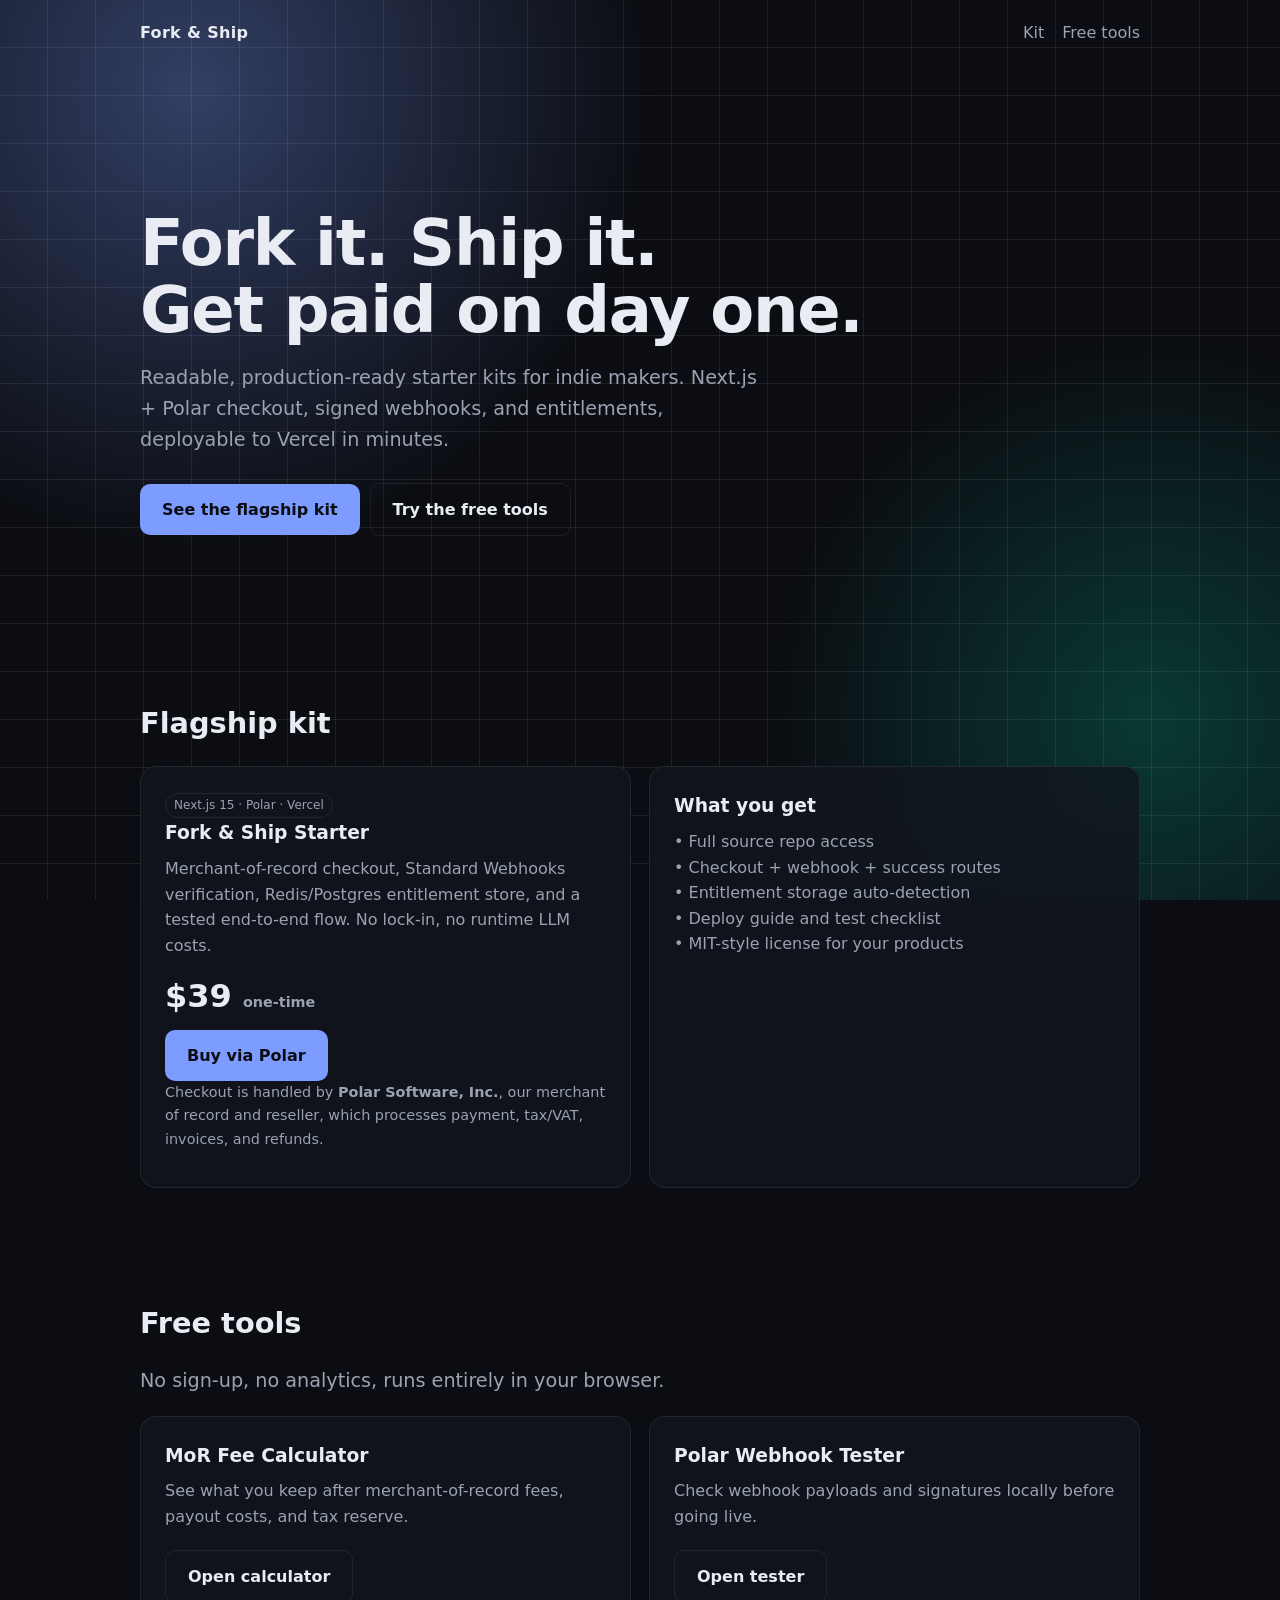
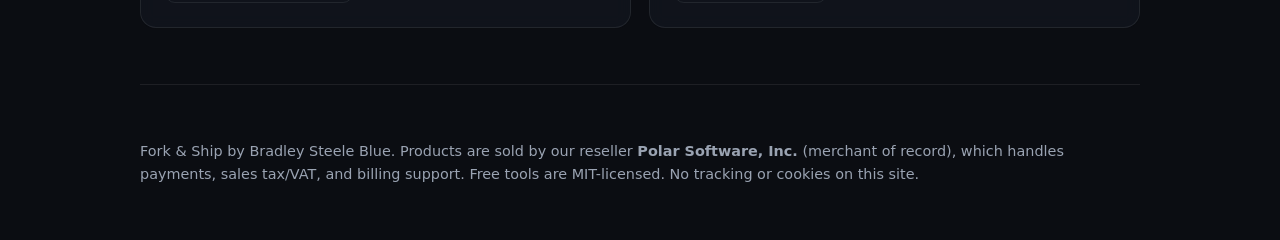
==== index.html @ 1c2e838f "Fork & Ship landing site + free tools" ====
<!doctype html><html lang="en"><head><meta charset="utf-8"><meta name="viewport" content="width=device-width,initial-scale=1">
<title>Fork &amp; Ship — starter kits that take money on day one</title>
<meta name="description" content="Production-ready starter kits and templates for indie makers. Sold via Polar (merchant of record).">
<meta name="robots" content="noindex">
<style>
:root{--bg:#0b0d12;--fg:#e9ecf2;--mut:#9aa3b2;--acc:#7c9cff;--card:rgba(18,21,30,.82);--line:rgba(255,255,255,.08)}
*{box-sizing:border-box}html{scroll-behavior:smooth}
body{margin:0;font:16px/1.6 system-ui,-apple-system,Segoe UI,Roboto,sans-serif;color:var(--fg);background:var(--bg)}
.bg{position:fixed;inset:0;z-index:-1;background:
radial-gradient(60vmax 60vmax at 15% 10%,rgba(124,156,255,.35),transparent 60%),
radial-gradient(50vmax 50vmax at 90% 80%,rgba(0,214,170,.22),transparent 60%),
linear-gradient(transparent 0 calc(100% - 1px),var(--line) 0) 0 0/100% 48px,
linear-gradient(90deg,transparent 0 calc(100% - 1px),var(--line) 0) 0 0/48px 100%,var(--bg);
transform:translateZ(0);will-change:transform}
/* position:fixed layer (not background-attachment:fixed) works on iOS. Reduced motion: let it scroll with content */
@media (prefers-reduced-motion:reduce){html{scroll-behavior:auto}.bg{position:absolute;height:100%;min-height:100vh}body{position:relative}}
a{color:var(--acc)}a:focus-visible,.btn:focus-visible{outline:3px solid #fff;outline-offset:3px}
.wrap{max-width:1040px;margin:0 auto;padding:0 20px}
nav{display:flex;justify-content:space-between;align-items:center;padding:20px 0}nav b{letter-spacing:.02em}nav a{color:var(--mut);text-decoration:none;margin-left:18px}
.hero{padding:16vh 0 12vh}h1{font-size:clamp(2.2rem,6vw,4rem);line-height:1.05;margin:0 0 16px;letter-spacing:-.02em}
.lead{font-size:1.2rem;color:var(--mut);max-width:620px}
.btn{display:inline-block;padding:13px 22px;border-radius:10px;background:var(--acc);color:#0b0d12;font-weight:600;text-decoration:none;margin:8px 10px 0 0}
.btn.ghost{background:transparent;color:var(--fg);border:1px solid var(--line)}
section{padding:56px 0}h2{font-size:1.8rem;margin:0 0 20px}
.grid{display:grid;gap:18px;grid-template-columns:repeat(auto-fit,minmax(260px,1fr))}
.card{background:var(--card);border:1px solid var(--line);border-radius:16px;padding:24px;backdrop-filter:blur(8px);-webkit-backdrop-filter:blur(8px)}
.card h3{margin:0 0 8px}.card p{color:var(--mut);margin:0 0 12px}.price{font-size:2rem;font-weight:700}
.mor{font-size:.9rem;color:var(--mut)}footer{padding:40px 0;color:var(--mut);font-size:.9rem;border-top:1px solid var(--line)}
.tag{display:inline-block;font-size:.75rem;padding:2px 8px;border:1px solid var(--line);border-radius:99px;color:var(--mut)}
</style></head><body><div class="bg" aria-hidden="true"></div>
<div class="wrap"><nav aria-label="Main"><b>Fork &amp; Ship</b><div><a href="#kit">Kit</a><a href="#tools">Free tools</a></div></nav>
<main>
<header class="hero"><h1>Fork it. Ship it.<br>Get paid on day one.</h1>
<p class="lead">Readable, production-ready starter kits for indie makers. Next.js + Polar checkout, signed webhooks, and entitlements, deployable to Vercel in minutes.</p>
<a class="btn" href="#kit">See the flagship kit</a><a class="btn ghost" href="#tools">Try the free tools</a></header>
<section id="kit"><h2>Flagship kit</h2><div class="grid">
<div class="card"><span class="tag">Next.js 15 · Polar · Vercel</span><h3>Fork &amp; Ship Starter</h3>
<p>Merchant-of-record checkout, Standard Webhooks verification, Redis/Postgres entitlement store, and a tested end-to-end flow. No lock-in, no runtime LLM costs.</p>
<div class="price">$39 <small class="mor">one-time</small></div>
<a class="btn" id="buy" href="https://fork-and-ship-starter-preview.vercel.app/">Buy via Polar</a>
<p class="mor">Checkout is handled by <strong>Polar Software, Inc.</strong>, our merchant of record and reseller, which processes payment, tax/VAT, invoices, and refunds.</p></div>
<div class="card"><h3>What you get</h3><p>• Full source repo access<br>• Checkout + webhook + success routes<br>• Entitlement storage auto-detection<br>• Deploy guide and test checklist<br>• MIT-style license for your products</p></div>
</div></section>
<section id="tools"><h2>Free tools</h2><p class="lead">No sign-up, no analytics, runs entirely in your browser.</p><div class="grid">
<div class="card"><h3>MoR Fee Calculator</h3><p>See what you keep after merchant-of-record fees, payout costs, and tax reserve.</p><a class="btn ghost" href="tools/mor-fee-calculator/">Open calculator</a></div>
<div class="card"><h3>Polar Webhook Tester</h3><p>Check webhook payloads and signatures locally before going live.</p><a class="btn ghost" href="tools/polar-webhook-tester/">Open tester</a></div>
</div></section></main>
<footer><p>Fork &amp; Ship by Bradley Steele Blue. Products are sold by our reseller <strong>Polar Software, Inc.</strong> (merchant of record), which handles payments, sales tax/VAT, and billing support. Free tools are MIT-licensed. No tracking or cookies on this site.</p></footer></div>
</body></html>
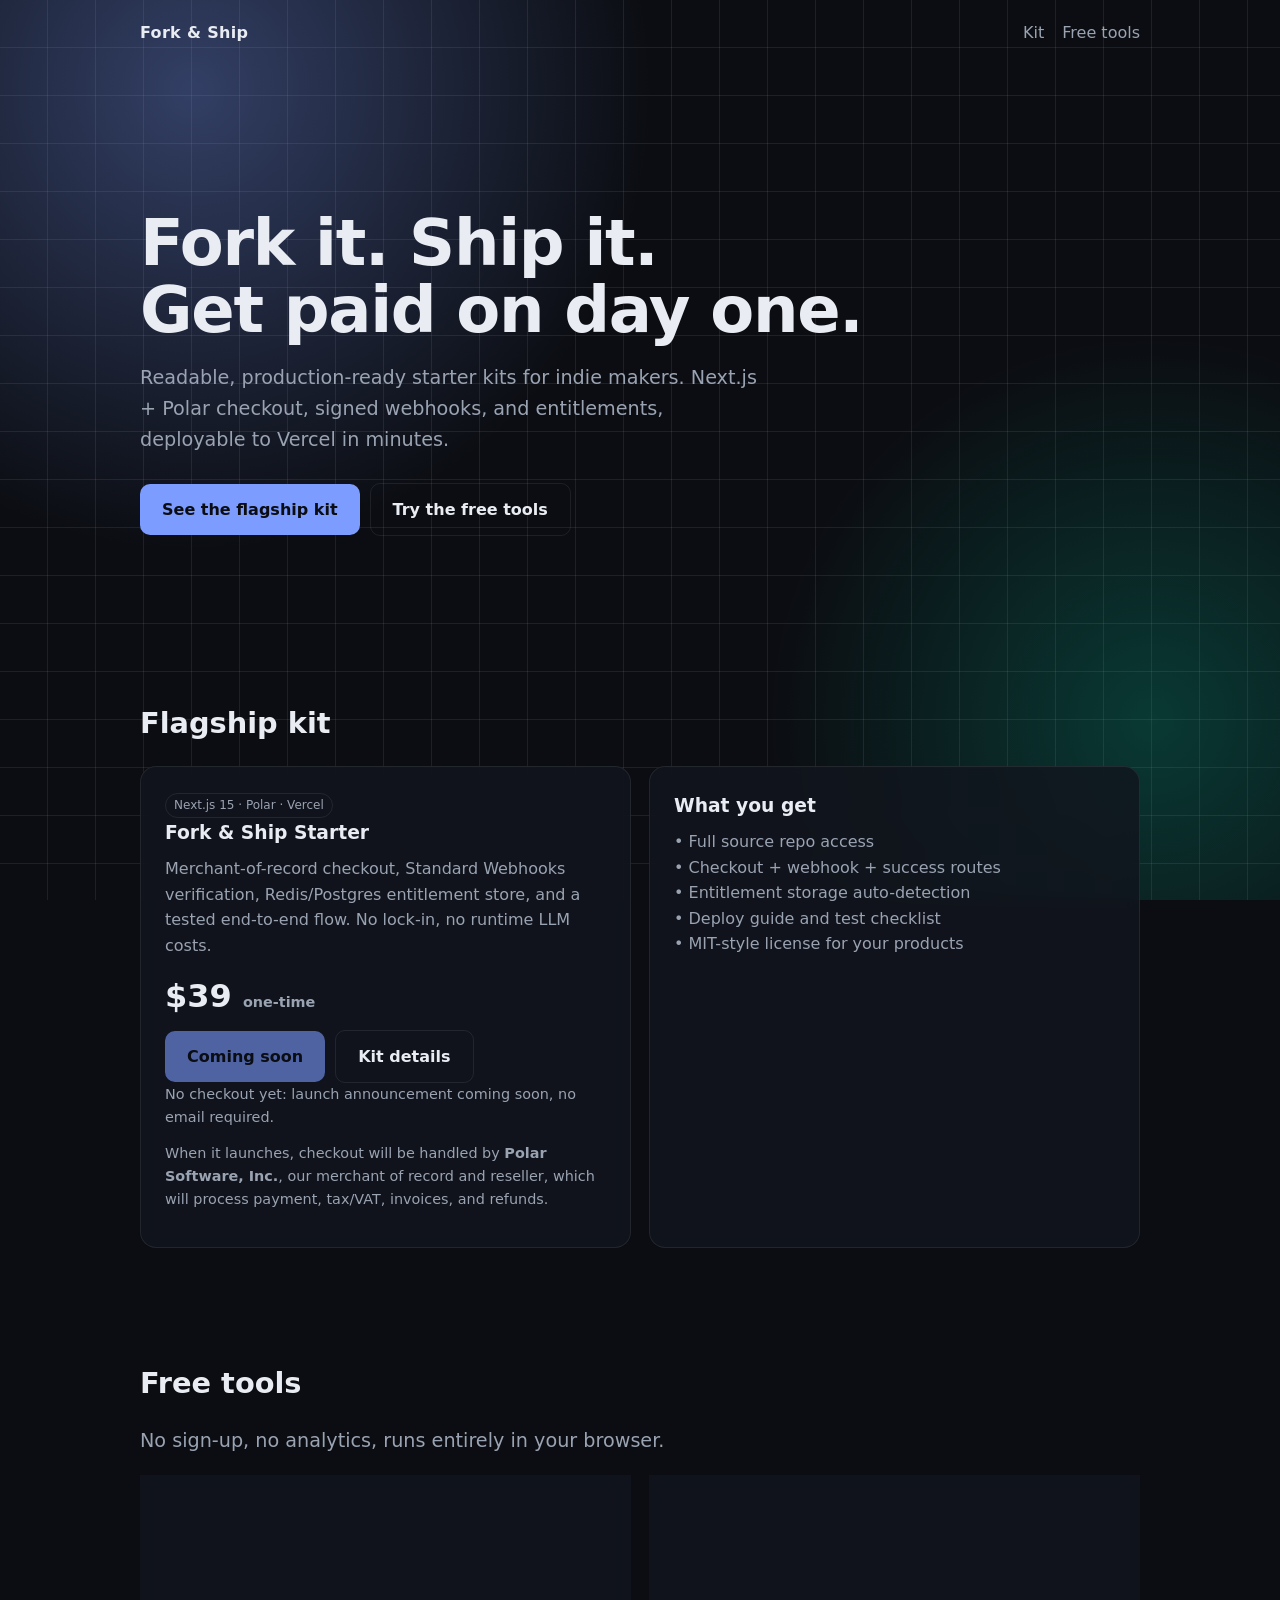
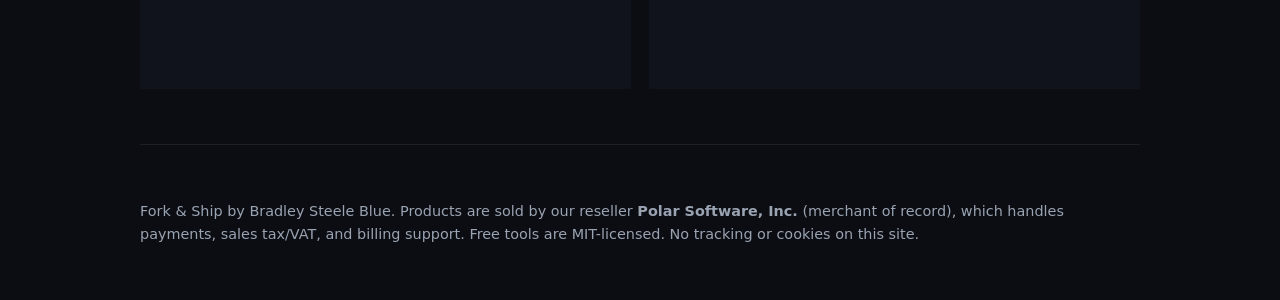
==== commit 853ffd57: "Kit: coming soon, no checkout" ====
--- a/index.html
+++ b/index.html
@@ -37,9 +37,9 @@
 <div class="card"><span class="tag">Next.js 15 · Polar · Vercel</span><h3>Fork &amp; Ship Starter</h3>
 <p>Merchant-of-record checkout, Standard Webhooks verification, Redis/Postgres entitlement store, and a tested end-to-end flow. No lock-in, no runtime LLM costs.</p>
 <div class="price">$39 <small class="mor">one-time</small></div>
-<a class="btn" id="buy" href="https://fork-and-ship-starter-preview.vercel.app/">Buy via Polar</a>
-<p class="mor">Checkout is handled by <strong>Polar Software, Inc.</strong>, our merchant of record and reseller, which processes payment, tax/VAT, invoices, and refunds.</p></div>
-<div class="card"><h3>What you get</h3><p>• Full source repo access<br>• Checkout + webhook + success routes<br>• Entitlement storage auto-detection<br>• Deploy guide and test checklist<br>• MIT-style license for your products</p></div>
+<span class="btn" id="buy" aria-disabled="true" style="opacity:.6;cursor:default">Coming soon</span><a class="btn ghost" href="#details">Kit details</a>
+<p class="mor">No checkout yet: launch announcement coming soon, no email required.</p><p class="mor">When it launches, checkout will be handled by <strong>Polar Software, Inc.</strong>, our merchant of record and reseller, which will process payment, tax/VAT, invoices, and refunds.</p></div>
+<div class="card" id="details"><h3>What you get</h3><p>• Full source repo access<br>• Checkout + webhook + success routes<br>• Entitlement storage auto-detection<br>• Deploy guide and test checklist<br>• MIT-style license for your products</p></div>
 </div></section>
 <section id="tools"><h2>Free tools</h2><p class="lead">No sign-up, no analytics, runs entirely in your browser.</p><div class="grid">
 <div class="card"><h3>MoR Fee Calculator</h3><p>See what you keep after merchant-of-record fees, payout costs, and tax reserve.</p><a class="btn ghost" href="tools/mor-fee-calculator/">Open calculator</a></div>
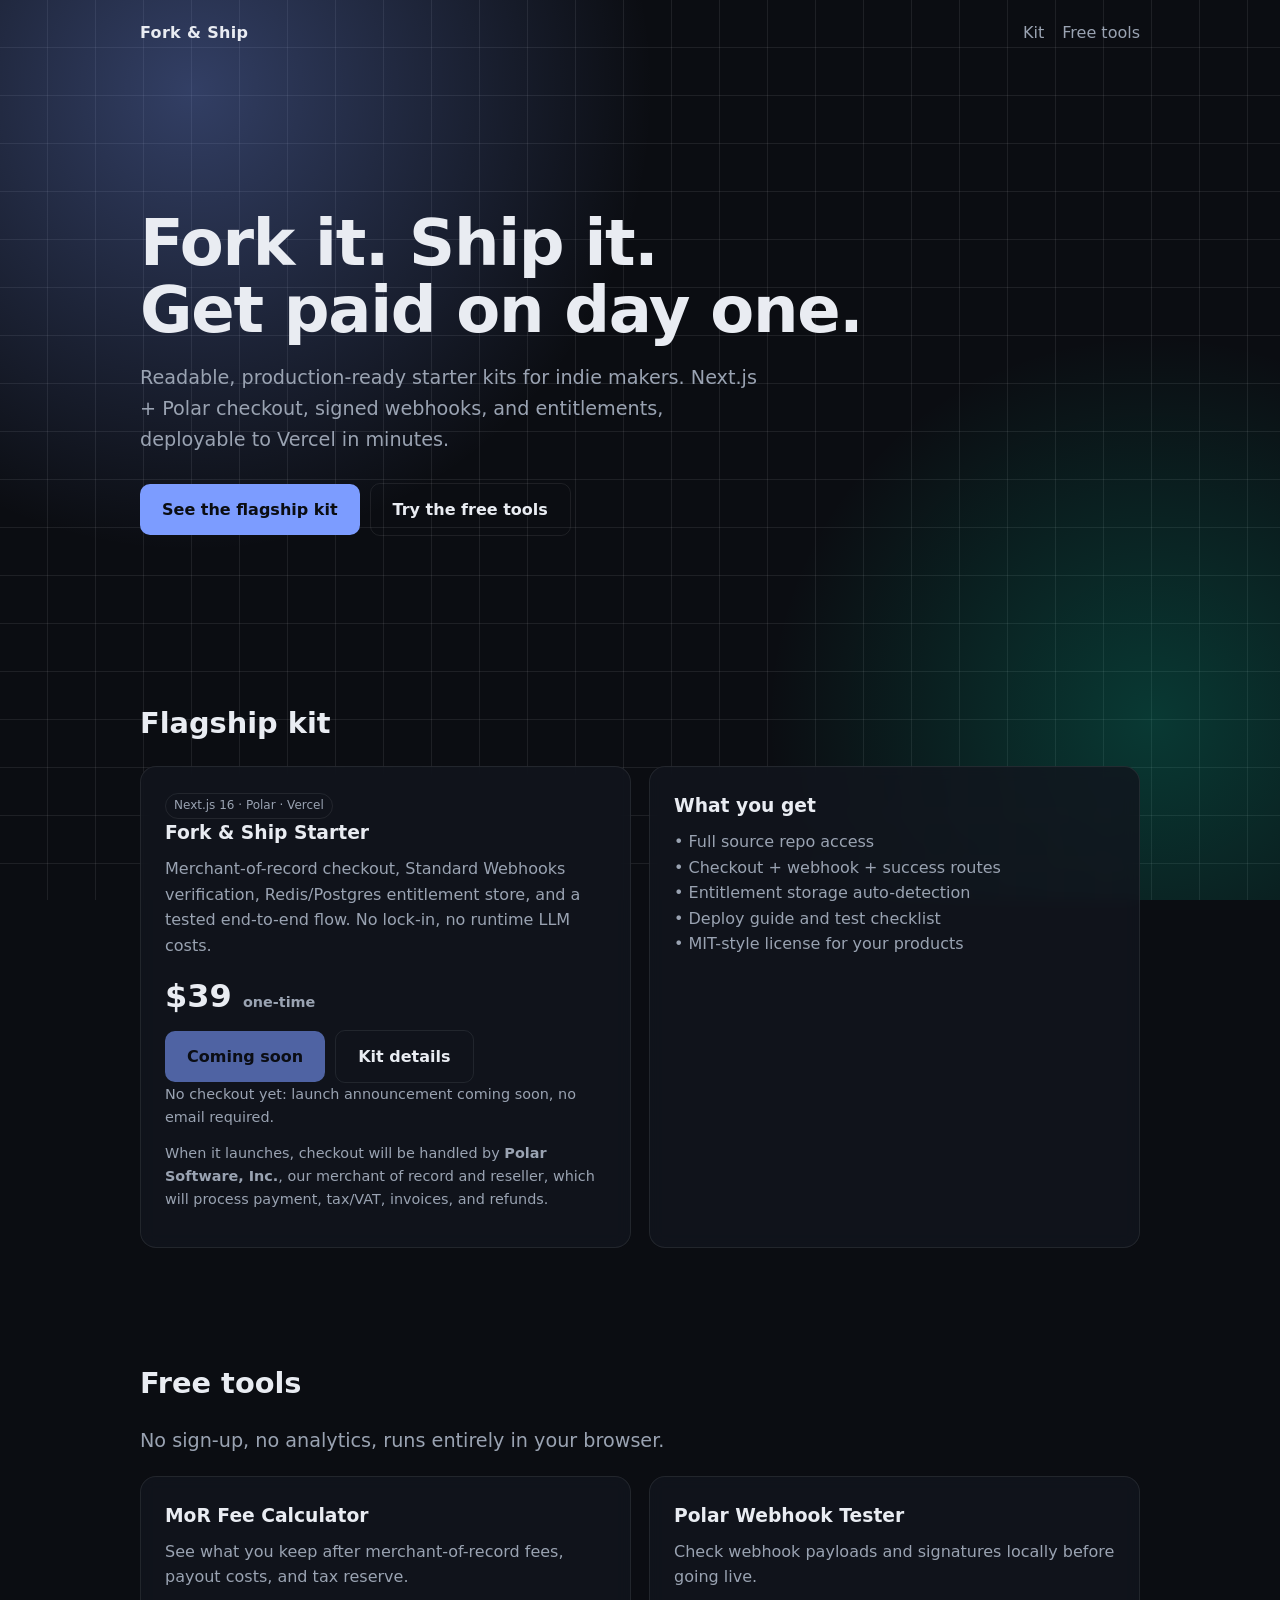
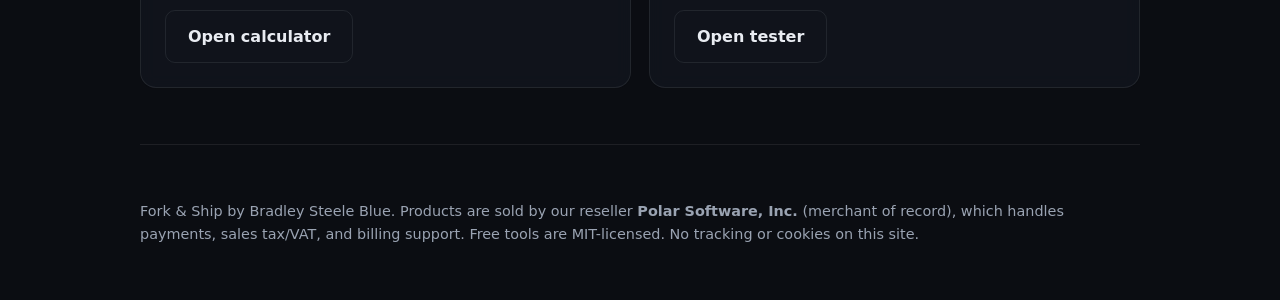
==== commit e81e7578: "Kit badge: Next.js 16" ====
--- a/index.html
+++ b/index.html
@@ -34,7 +34,7 @@
 <p class="lead">Readable, production-ready starter kits for indie makers. Next.js + Polar checkout, signed webhooks, and entitlements, deployable to Vercel in minutes.</p>
 <a class="btn" href="#kit">See the flagship kit</a><a class="btn ghost" href="#tools">Try the free tools</a></header>
 <section id="kit"><h2>Flagship kit</h2><div class="grid">
-<div class="card"><span class="tag">Next.js 15 · Polar · Vercel</span><h3>Fork &amp; Ship Starter</h3>
+<div class="card"><span class="tag">Next.js 16 · Polar · Vercel</span><h3>Fork &amp; Ship Starter</h3>
 <p>Merchant-of-record checkout, Standard Webhooks verification, Redis/Postgres entitlement store, and a tested end-to-end flow. No lock-in, no runtime LLM costs.</p>
 <div class="price">$39 <small class="mor">one-time</small></div>
 <span class="btn" id="buy" aria-disabled="true" style="opacity:.6;cursor:default">Coming soon</span><a class="btn ghost" href="#details">Kit details</a>
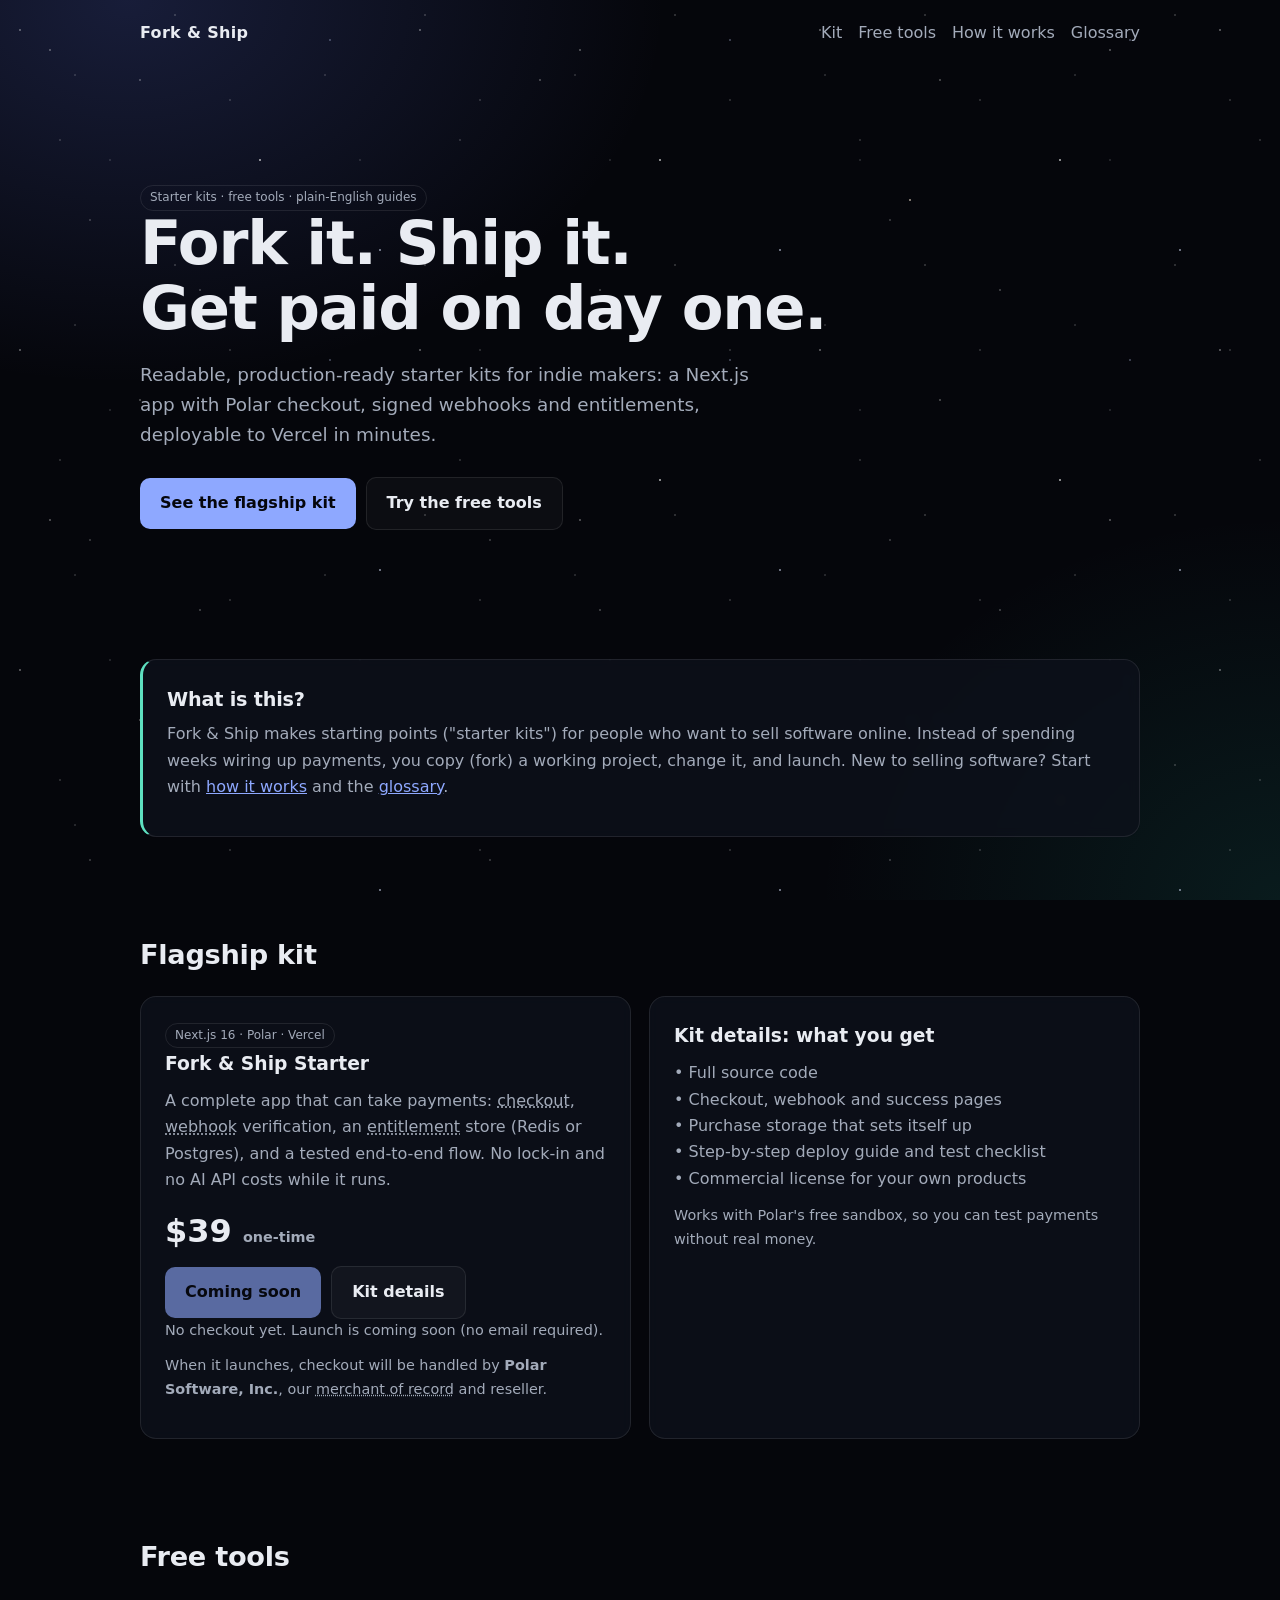
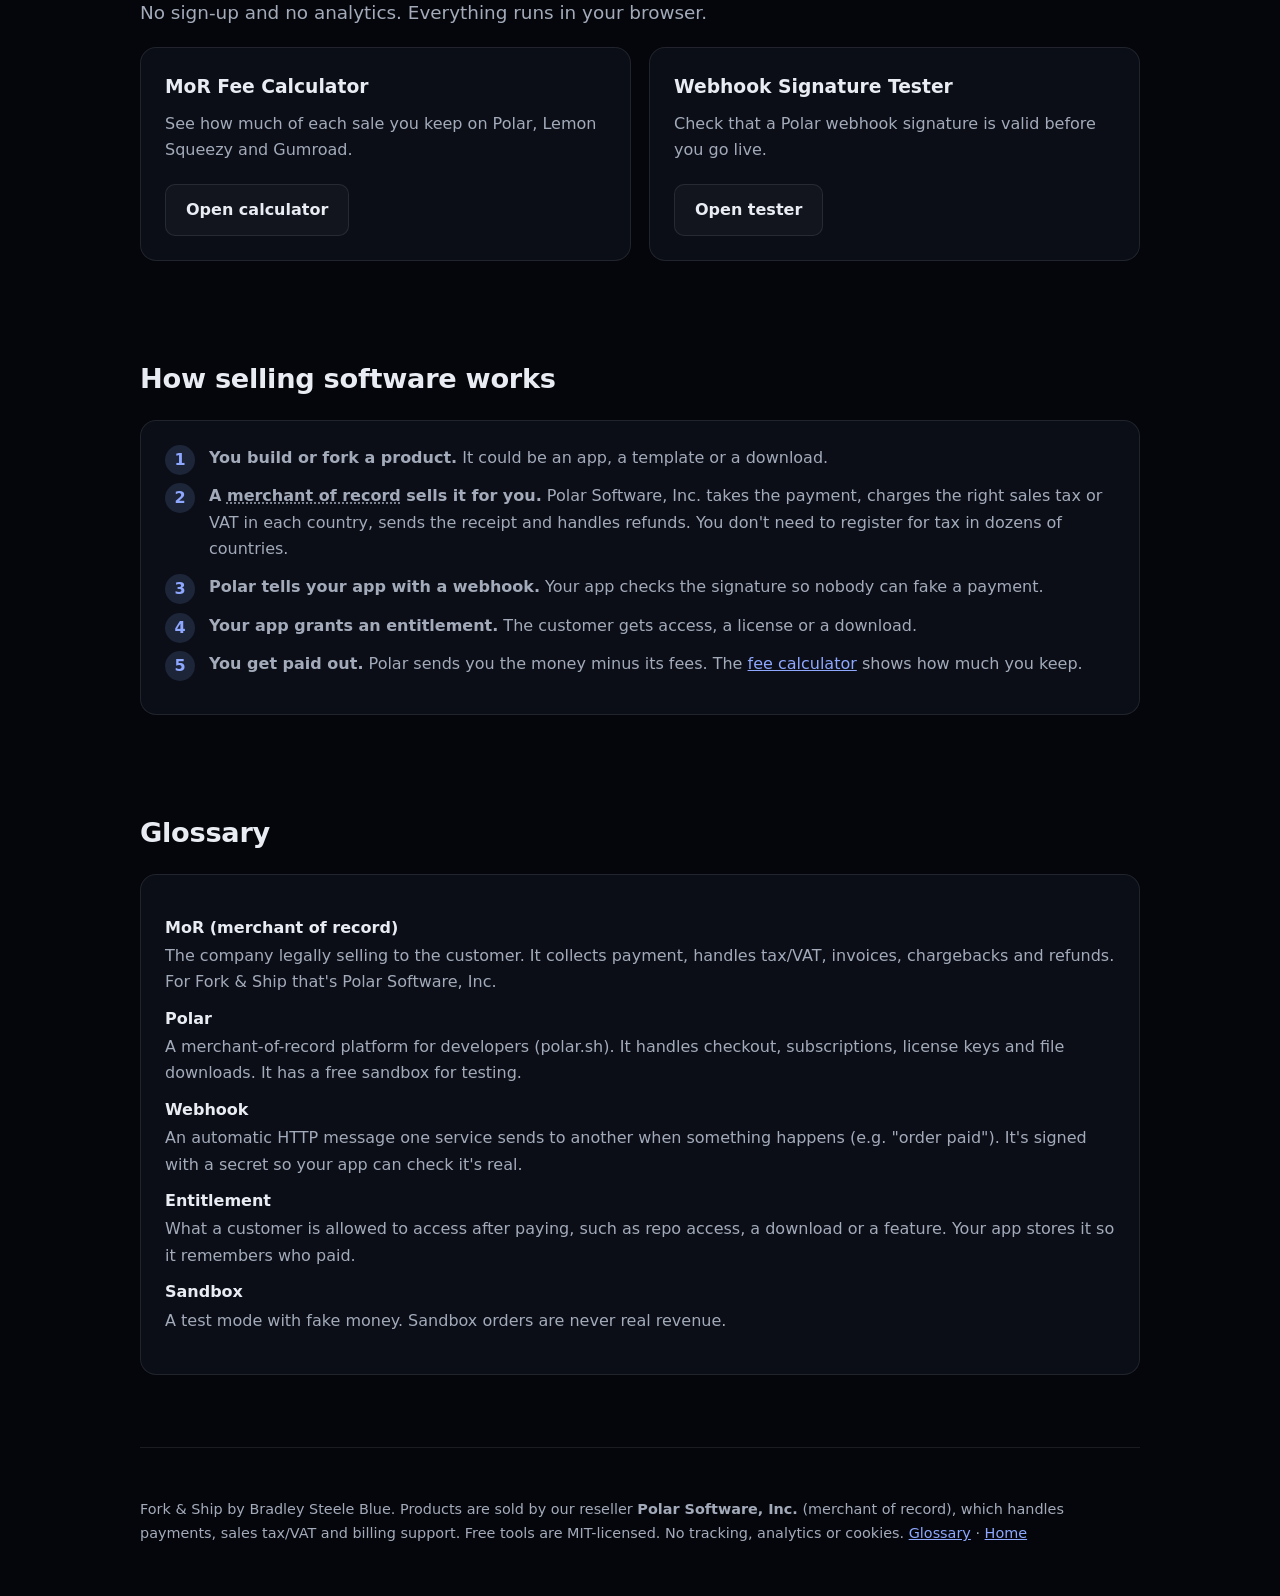
==== commit ee0bc7fd: "v2: starfield background, restyled tools, fixed kit links, beginner intro, how-it-works, glossary" ====
--- a/index.html
+++ b/index.html
@@ -1,49 +1,35 @@
-<!doctype html><html lang="en"><head><meta charset="utf-8"><meta name="viewport" content="width=device-width,initial-scale=1">
-<title>Fork &amp; Ship — starter kits that take money on day one</title>
-<meta name="description" content="Production-ready starter kits and templates for indie makers. Sold via Polar (merchant of record).">
-<meta name="robots" content="noindex">
-<style>
-:root{--bg:#0b0d12;--fg:#e9ecf2;--mut:#9aa3b2;--acc:#7c9cff;--card:rgba(18,21,30,.82);--line:rgba(255,255,255,.08)}
-*{box-sizing:border-box}html{scroll-behavior:smooth}
-body{margin:0;font:16px/1.6 system-ui,-apple-system,Segoe UI,Roboto,sans-serif;color:var(--fg);background:var(--bg)}
-.bg{position:fixed;inset:0;z-index:-1;background:
-radial-gradient(60vmax 60vmax at 15% 10%,rgba(124,156,255,.35),transparent 60%),
-radial-gradient(50vmax 50vmax at 90% 80%,rgba(0,214,170,.22),transparent 60%),
-linear-gradient(transparent 0 calc(100% - 1px),var(--line) 0) 0 0/100% 48px,
-linear-gradient(90deg,transparent 0 calc(100% - 1px),var(--line) 0) 0 0/48px 100%,var(--bg);
-transform:translateZ(0);will-change:transform}
-/* position:fixed layer (not background-attachment:fixed) works on iOS. Reduced motion: let it scroll with content */
-@media (prefers-reduced-motion:reduce){html{scroll-behavior:auto}.bg{position:absolute;height:100%;min-height:100vh}body{position:relative}}
-a{color:var(--acc)}a:focus-visible,.btn:focus-visible{outline:3px solid #fff;outline-offset:3px}
-.wrap{max-width:1040px;margin:0 auto;padding:0 20px}
-nav{display:flex;justify-content:space-between;align-items:center;padding:20px 0}nav b{letter-spacing:.02em}nav a{color:var(--mut);text-decoration:none;margin-left:18px}
-.hero{padding:16vh 0 12vh}h1{font-size:clamp(2.2rem,6vw,4rem);line-height:1.05;margin:0 0 16px;letter-spacing:-.02em}
-.lead{font-size:1.2rem;color:var(--mut);max-width:620px}
-.btn{display:inline-block;padding:13px 22px;border-radius:10px;background:var(--acc);color:#0b0d12;font-weight:600;text-decoration:none;margin:8px 10px 0 0}
-.btn.ghost{background:transparent;color:var(--fg);border:1px solid var(--line)}
-section{padding:56px 0}h2{font-size:1.8rem;margin:0 0 20px}
-.grid{display:grid;gap:18px;grid-template-columns:repeat(auto-fit,minmax(260px,1fr))}
-.card{background:var(--card);border:1px solid var(--line);border-radius:16px;padding:24px;backdrop-filter:blur(8px);-webkit-backdrop-filter:blur(8px)}
-.card h3{margin:0 0 8px}.card p{color:var(--mut);margin:0 0 12px}.price{font-size:2rem;font-weight:700}
-.mor{font-size:.9rem;color:var(--mut)}footer{padding:40px 0;color:var(--mut);font-size:.9rem;border-top:1px solid var(--line)}
-.tag{display:inline-block;font-size:.75rem;padding:2px 8px;border:1px solid var(--line);border-radius:99px;color:var(--mut)}
-</style></head><body><div class="bg" aria-hidden="true"></div>
-<div class="wrap"><nav aria-label="Main"><b>Fork &amp; Ship</b><div><a href="#kit">Kit</a><a href="#tools">Free tools</a></div></nav>
+<!doctype html><html lang="en"><head><meta charset="utf-8"><meta name="viewport" content="width=device-width,initial-scale=1"><title>Fork &amp; Ship: starter kits that take money on day one</title><meta name="description" content="Production-ready starter kits and free tools for indie makers. Sold via Polar Software, Inc. (merchant of record)."><link rel="stylesheet" href="/assets/style.css"></head><body><div class="bg" aria-hidden="true"></div><div class="wrap"><nav aria-label="Main"><a class="brand" href="/">Fork &amp; Ship</a><div class="links"><a href="/#kit">Kit</a><a href="/#tools">Free tools</a><a href="/#how">How it works</a><a href="/#glossary">Glossary</a></div></nav>
 <main>
-<header class="hero"><h1>Fork it. Ship it.<br>Get paid on day one.</h1>
-<p class="lead">Readable, production-ready starter kits for indie makers. Next.js + Polar checkout, signed webhooks, and entitlements, deployable to Vercel in minutes.</p>
+<header class="hero"><span class="tag">Starter kits · free tools · plain-English guides</span><h1>Fork it. Ship it.<br>Get paid on day one.</h1>
+<p class="lead">Readable, production-ready starter kits for indie makers: a Next.js app with Polar checkout, signed webhooks and entitlements, deployable to Vercel in minutes.</p>
 <a class="btn" href="#kit">See the flagship kit</a><a class="btn ghost" href="#tools">Try the free tools</a></header>
-<section id="kit"><h2>Flagship kit</h2><div class="grid">
+<section aria-labelledby="what"><div class="card intro"><h2 id="what">What is this?</h2><p>Fork &amp; Ship makes starting points ("starter kits") for people who want to sell software online. Instead of spending weeks wiring up payments, you copy (fork) a working project, change it, and launch. New to selling software? Start with <a href="#how">how it works</a> and the <a href="#glossary">glossary</a>.</p></div></section>
+<section id="kit" aria-labelledby="kith"><h2 id="kith">Flagship kit</h2><div class="grid">
 <div class="card"><span class="tag">Next.js 16 · Polar · Vercel</span><h3>Fork &amp; Ship Starter</h3>
-<p>Merchant-of-record checkout, Standard Webhooks verification, Redis/Postgres entitlement store, and a tested end-to-end flow. No lock-in, no runtime LLM costs.</p>
-<div class="price">$39 <small class="mor">one-time</small></div>
-<span class="btn" id="buy" aria-disabled="true" style="opacity:.6;cursor:default">Coming soon</span><a class="btn ghost" href="#details">Kit details</a>
-<p class="mor">No checkout yet: launch announcement coming soon, no email required.</p><p class="mor">When it launches, checkout will be handled by <strong>Polar Software, Inc.</strong>, our merchant of record and reseller, which will process payment, tax/VAT, invoices, and refunds.</p></div>
-<div class="card" id="details"><h3>What you get</h3><p>• Full source repo access<br>• Checkout + webhook + success routes<br>• Entitlement storage auto-detection<br>• Deploy guide and test checklist<br>• MIT-style license for your products</p></div>
+<p>A complete app that can take payments: <span class="tip" title="The page where a customer pays.">checkout</span>, <abbr title="Messages Polar sends your app when something happens, like an order being paid.">webhook</abbr> verification, an <abbr title="A record of what each customer has paid for and can access.">entitlement</abbr> store (Redis or Postgres), and a tested end-to-end flow. No lock-in and no AI API costs while it runs.</p>
+<div class="price">$39 <small class="small">one-time</small></div>
+<span class="btn" aria-disabled="true">Coming soon</span><a class="btn ghost" href="#details">Kit details</a>
+<p class="small">No checkout yet. Launch is coming soon (no email required).</p>
+<p class="small">When it launches, checkout will be handled by <strong>Polar Software, Inc.</strong>, our <abbr title="Merchant of record: the company that legally sells to the customer and handles tax, VAT, invoices and refunds.">merchant of record</abbr> and reseller.</p></div>
+<div class="card" id="details"><h3>Kit details: what you get</h3><p>• Full source code<br>• Checkout, webhook and success pages<br>• Purchase storage that sets itself up<br>• Step-by-step deploy guide and test checklist<br>• Commercial license for your own products</p><p class="small">Works with Polar's free sandbox, so you can test payments without real money.</p></div>
 </div></section>
-<section id="tools"><h2>Free tools</h2><p class="lead">No sign-up, no analytics, runs entirely in your browser.</p><div class="grid">
-<div class="card"><h3>MoR Fee Calculator</h3><p>See what you keep after merchant-of-record fees, payout costs, and tax reserve.</p><a class="btn ghost" href="tools/mor-fee-calculator/">Open calculator</a></div>
-<div class="card"><h3>Polar Webhook Tester</h3><p>Check webhook payloads and signatures locally before going live.</p><a class="btn ghost" href="tools/polar-webhook-tester/">Open tester</a></div>
-</div></section></main>
-<footer><p>Fork &amp; Ship by Bradley Steele Blue. Products are sold by our reseller <strong>Polar Software, Inc.</strong> (merchant of record), which handles payments, sales tax/VAT, and billing support. Free tools are MIT-licensed. No tracking or cookies on this site.</p></footer></div>
-</body></html>
+<section id="tools" aria-labelledby="toolsh"><h2 id="toolsh">Free tools</h2><p class="lead">No sign-up and no analytics. Everything runs in your browser.</p><div class="grid">
+<div class="card"><h3>MoR Fee Calculator</h3><p>See how much of each sale you keep on Polar, Lemon Squeezy and Gumroad.</p><a class="btn ghost" href="/tools/mor-fee-calculator/">Open calculator</a></div>
+<div class="card"><h3>Webhook Signature Tester</h3><p>Check that a Polar webhook signature is valid before you go live.</p><a class="btn ghost" href="/tools/polar-webhook-tester/">Open tester</a></div>
+</div></section>
+<section id="how" aria-labelledby="howh"><h2 id="howh">How selling software works</h2><div class="card"><ol class="steps">
+<li><p><strong>You build or fork a product.</strong> It could be an app, a template or a download.</p></li>
+<li><p><strong>A <abbr title="Merchant of record: the company that legally sells to the customer and handles tax, VAT, invoices and refunds.">merchant of record</abbr> sells it for you.</strong> Polar Software, Inc. takes the payment, charges the right sales tax or VAT in each country, sends the receipt and handles refunds. You don't need to register for tax in dozens of countries.</p></li>
+<li><p><strong>Polar tells your app with a webhook.</strong> Your app checks the signature so nobody can fake a payment.</p></li>
+<li><p><strong>Your app grants an entitlement.</strong> The customer gets access, a license or a download.</p></li>
+<li><p><strong>You get paid out.</strong> Polar sends you the money minus its fees. The <a href="/tools/mor-fee-calculator/">fee calculator</a> shows how much you keep.</p></li>
+</ol></div></section>
+<section id="glossary" aria-labelledby="gh"><h2 id="gh">Glossary</h2><div class="card"><dl class="gloss">
+<dt id="g-mor">MoR (merchant of record)</dt><dd>The company legally selling to the customer. It collects payment, handles tax/VAT, invoices, chargebacks and refunds. For Fork &amp; Ship that's Polar Software, Inc.</dd>
+<dt id="g-polar">Polar</dt><dd>A merchant-of-record platform for developers (polar.sh). It handles checkout, subscriptions, license keys and file downloads. It has a free sandbox for testing.</dd>
+<dt id="g-webhook">Webhook</dt><dd>An automatic HTTP message one service sends to another when something happens (e.g. "order paid"). It's signed with a secret so your app can check it's real.</dd>
+<dt id="g-ent">Entitlement</dt><dd>What a customer is allowed to access after paying, such as repo access, a download or a feature. Your app stores it so it remembers who paid.</dd>
+<dt id="g-sandbox">Sandbox</dt><dd>A test mode with fake money. Sandbox orders are never real revenue.</dd>
+</dl></div></section>
+</main>
+<footer><p>Fork &amp; Ship by Bradley Steele Blue. Products are sold by our reseller <strong>Polar Software, Inc.</strong> (merchant of record), which handles payments, sales tax/VAT and billing support. Free tools are MIT-licensed. No tracking, analytics or cookies. <a href="/#glossary">Glossary</a> · <a href="/">Home</a></p></footer></div></body></html>
--- a/assets/style.css
+++ b/assets/style.css
@@ -0,0 +1,45 @@
+:root{--bg:#05060b;--fg:#e9ecf2;--mut:#a3abba;--acc:#8ea8ff;--acc2:#5ee0c0;--card:rgba(14,17,27,.78);--line:rgba(255,255,255,.09);--r:16px}
+*{box-sizing:border-box}html{scroll-behavior:smooth}
+body{margin:0;font:16px/1.65 ui-sans-serif,system-ui,-apple-system,"Segoe UI",Roboto,sans-serif;color:var(--fg);background:var(--bg)}
+/* Starfield: pure CSS, fixed layer (iOS-safe, unlike background-attachment:fixed) */
+.bg{position:fixed;inset:0;z-index:-1;pointer-events:none;background-color:var(--bg);
+background-image:
+radial-gradient(1px 1px at 20px 30px,#fff,transparent),radial-gradient(1px 1px at 140px 80px,rgba(255,255,255,.8),transparent),
+radial-gradient(1.5px 1.5px at 260px 160px,#fff,transparent),radial-gradient(1px 1px at 90px 220px,rgba(255,255,255,.6),transparent),
+radial-gradient(1px 1px at 330px 40px,rgba(200,215,255,.9),transparent),radial-gradient(1px 1px at 200px 290px,rgba(255,255,255,.7),transparent),
+radial-gradient(1px 1px at 60px 140px,rgba(255,255,255,.5),transparent),radial-gradient(1.5px 1.5px at 380px 250px,rgba(220,230,255,.9),transparent),
+radial-gradient(1px 1px at 75px 75px,rgba(255,255,255,.45),transparent),radial-gradient(1px 1px at 175px 15px,rgba(255,255,255,.55),transparent),
+radial-gradient(1px 1px at 110px 160px,rgba(255,255,255,.4),transparent),radial-gradient(1px 1px at 230px 100px,rgba(255,255,255,.5),transparent),
+radial-gradient(70vmax 50vmax at 10% 0%,rgba(90,110,220,.22),transparent 60%),radial-gradient(60vmax 50vmax at 100% 100%,rgba(40,180,160,.12),transparent 60%);
+background-size:400px 320px,400px 320px,400px 320px,400px 320px,400px 320px,400px 320px,400px 320px,400px 320px,250px 250px,250px 250px,250px 250px,250px 250px,100% 100%,100% 100%;
+transform:translateZ(0)}
+.bg::after{content:"";position:absolute;inset:0;background:radial-gradient(1px 1px at 50px 50px,rgba(255,255,255,.9),transparent) 0 0/530px 470px,radial-gradient(1.5px 1.5px at 300px 200px,rgba(255,240,220,.9),transparent) 0 0/610px 520px;animation:tw 6s ease-in-out infinite alternate}
+@keyframes tw{from{opacity:.35}to{opacity:1}}
+@media (prefers-reduced-motion:reduce){html{scroll-behavior:auto}.bg::after{animation:none}body{position:relative}.bg{position:absolute;min-height:100%}}
+a{color:var(--acc)}a:focus-visible,.btn:focus-visible,input:focus-visible,textarea:focus-visible,button:focus-visible{outline:3px solid #fff;outline-offset:2px}
+.wrap{max-width:1040px;margin:0 auto;padding:0 20px}.narrow{max-width:760px}
+nav{display:flex;flex-wrap:wrap;gap:8px;justify-content:space-between;align-items:center;padding:20px 0}nav .brand{font-weight:700;color:var(--fg);text-decoration:none;letter-spacing:.02em}
+nav .links a{color:var(--mut);text-decoration:none;margin-left:16px}nav .links a:hover{color:var(--fg)}
+.hero{padding:13vh 0 9vh}.hero.sm{padding:6vh 0 3vh}
+h1{font-size:clamp(2.1rem,6vw,3.8rem);line-height:1.07;margin:0 0 16px;letter-spacing:-.02em}.hero.sm h1{font-size:clamp(1.8rem,5vw,2.8rem)}
+.lead{font-size:1.15rem;color:var(--mut);max-width:640px}
+.btn{display:inline-block;padding:12px 20px;border-radius:10px;background:var(--acc);color:#05060b;font-weight:600;text-decoration:none;margin:8px 10px 0 0;border:0;font-size:1rem;cursor:pointer}
+.btn.ghost{background:rgba(255,255,255,.03);color:var(--fg);border:1px solid var(--line)}.btn[aria-disabled=true]{opacity:.6;cursor:default}
+section{padding:48px 0}h2{font-size:1.7rem;margin:0 0 18px;letter-spacing:-.01em}
+.grid{display:grid;gap:18px;grid-template-columns:repeat(auto-fit,minmax(250px,1fr))}
+.card{background:var(--card);border:1px solid var(--line);border-radius:var(--r);padding:24px;backdrop-filter:blur(6px);-webkit-backdrop-filter:blur(6px)}
+.card h3{margin:0 0 8px}.card p{color:var(--mut);margin:0 0 12px}.price{font-size:2rem;font-weight:700}
+.intro{border-left:3px solid var(--acc2)}.intro h2{font-size:1.2rem;margin-bottom:6px}
+.small{font-size:.9rem;color:var(--mut)}.tag{display:inline-block;font-size:.75rem;padding:2px 9px;border:1px solid var(--line);border-radius:99px;color:var(--mut)}
+.steps{counter-reset:s;list-style:none;padding:0;margin:0}.steps li{counter-increment:s;position:relative;padding-left:44px}
+.steps li::before{content:counter(s);position:absolute;left:0;top:0;width:30px;height:30px;border-radius:50%;background:rgba(142,168,255,.15);color:var(--acc);display:grid;place-items:center;font-weight:700}
+dl.gloss dt{font-weight:700;margin-top:6px}dl.gloss dd{margin:2px 0 10px;color:var(--mut)}
+abbr[title],.tip{text-decoration:underline dotted;cursor:help}
+label{display:block;font-size:.9rem;color:var(--mut);margin-bottom:6px}
+input,textarea{width:100%;background:rgba(0,0,0,.35);color:var(--fg);border:1px solid var(--line);border-radius:10px;padding:11px 12px;font:inherit;margin-bottom:14px}
+textarea,.mono{font-family:ui-monospace,SFMono-Regular,Menlo,monospace;font-size:.9rem}
+.fields{display:grid;gap:0 16px;grid-template-columns:repeat(auto-fit,minmax(160px,1fr))}
+table{border-collapse:collapse;width:100%}td,th{border-bottom:1px solid var(--line);padding:10px 8px;text-align:right}td:first-child,th:first-child{text-align:left}th{color:var(--mut);font-weight:600;font-size:.85rem}
+.tablewrap{overflow-x:auto}.best{color:var(--acc2);font-weight:600}
+.out{word-break:break-all;background:rgba(0,0,0,.35);border:1px solid var(--line);border-radius:10px;padding:12px;margin:8px 0}
+footer{padding:36px 0;color:var(--mut);font-size:.9rem;border-top:1px solid var(--line);margin-top:24px}
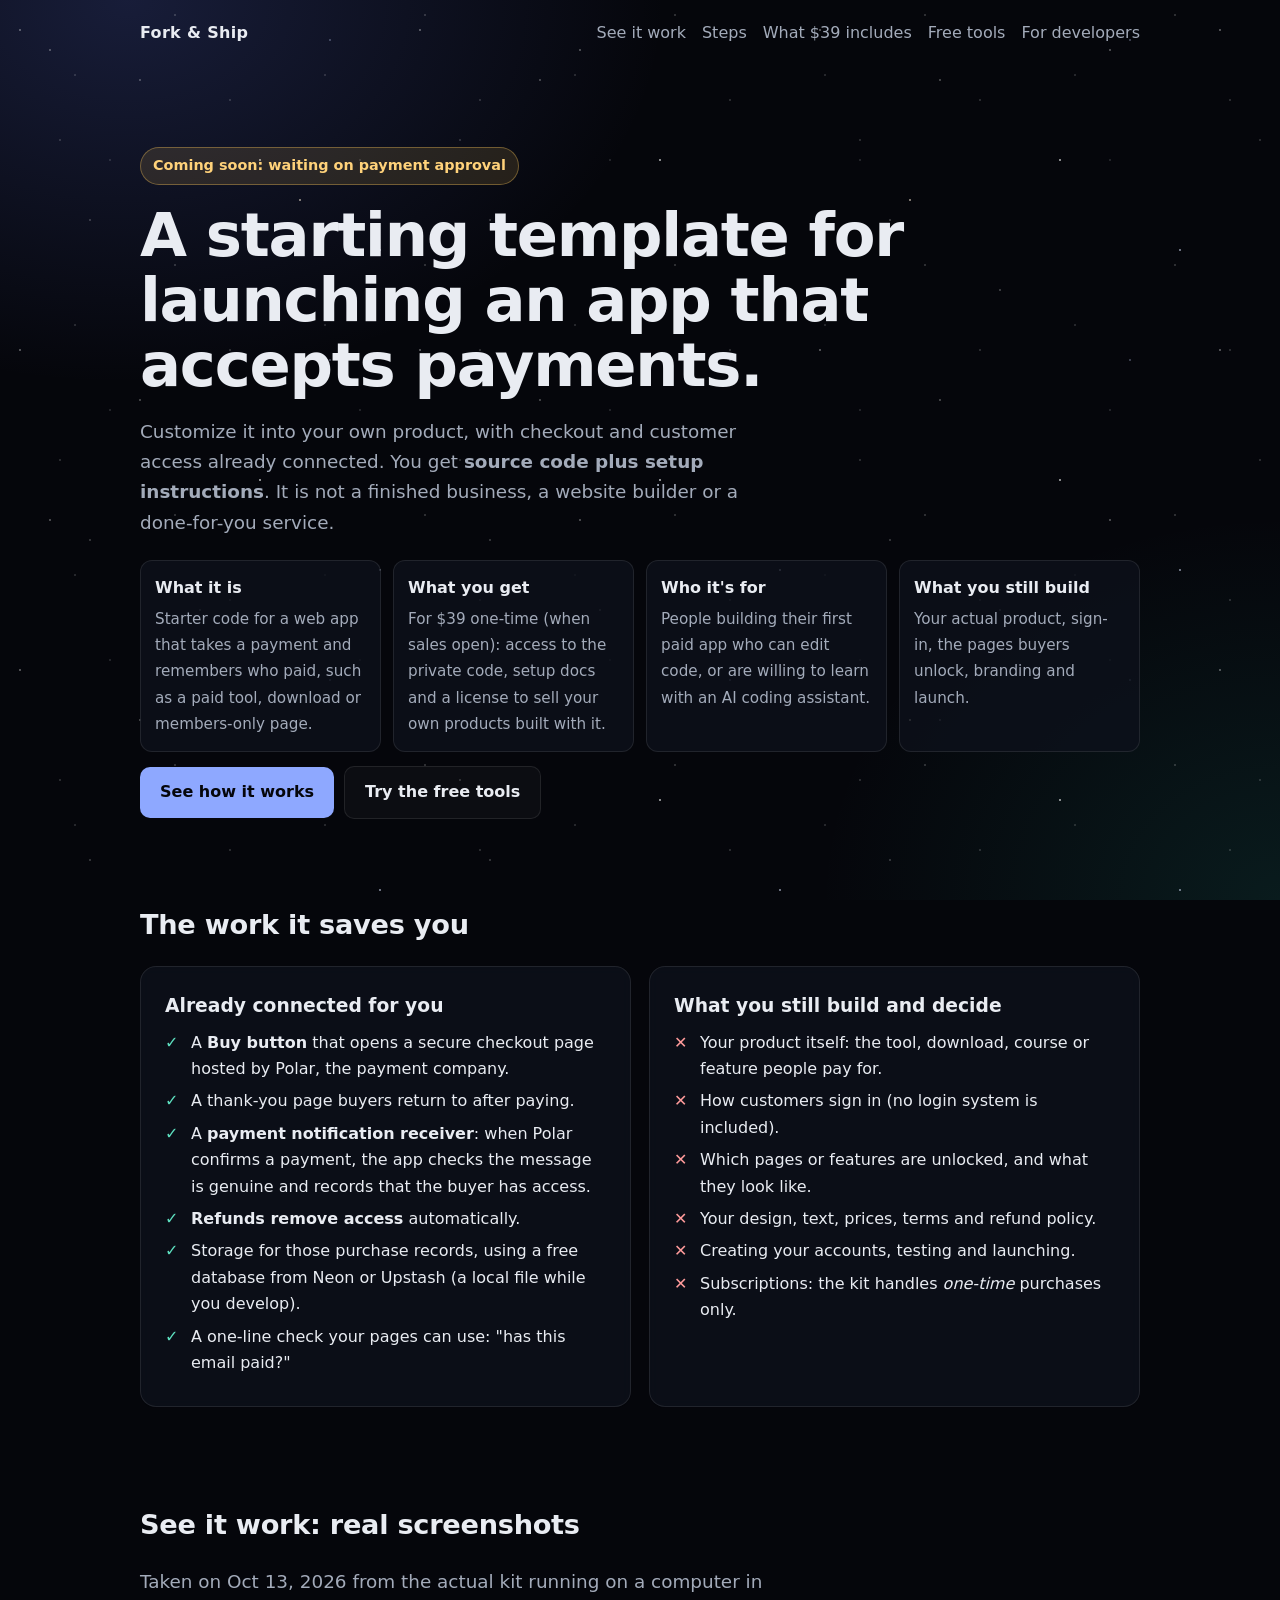
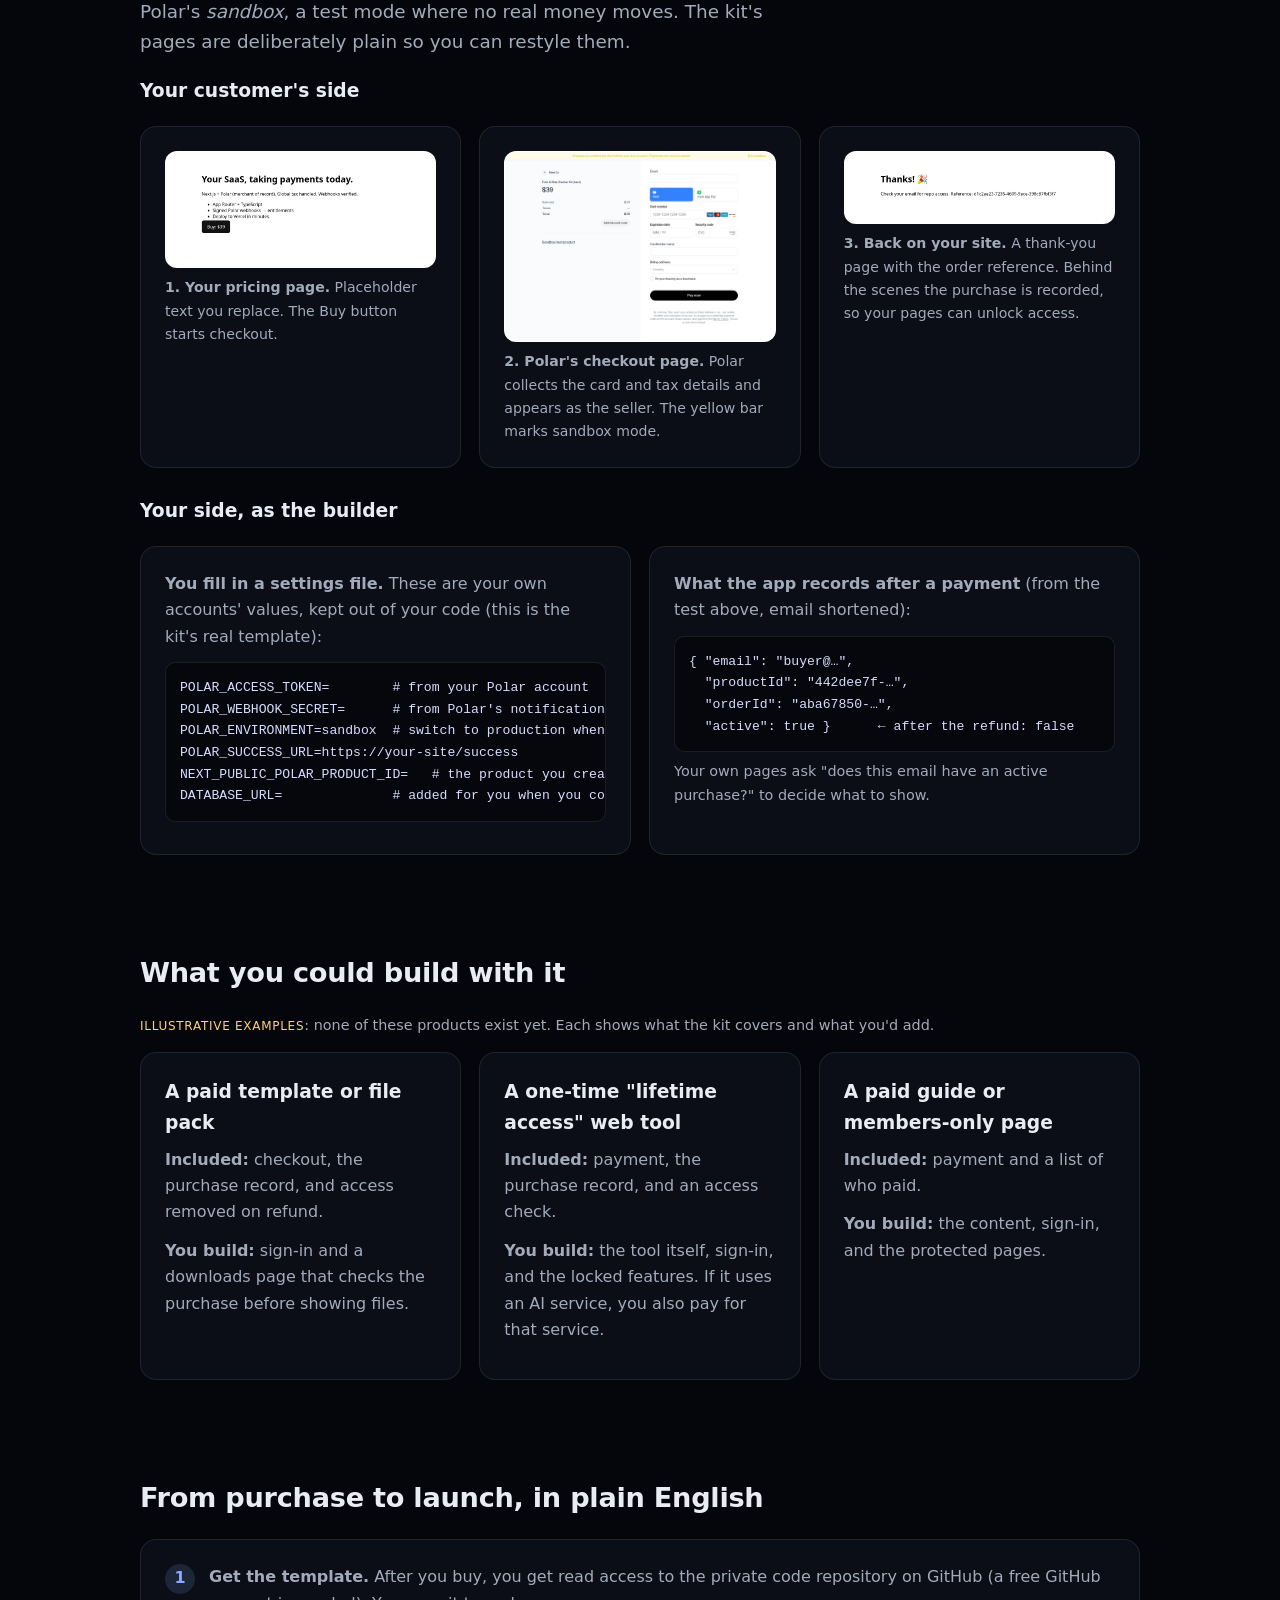
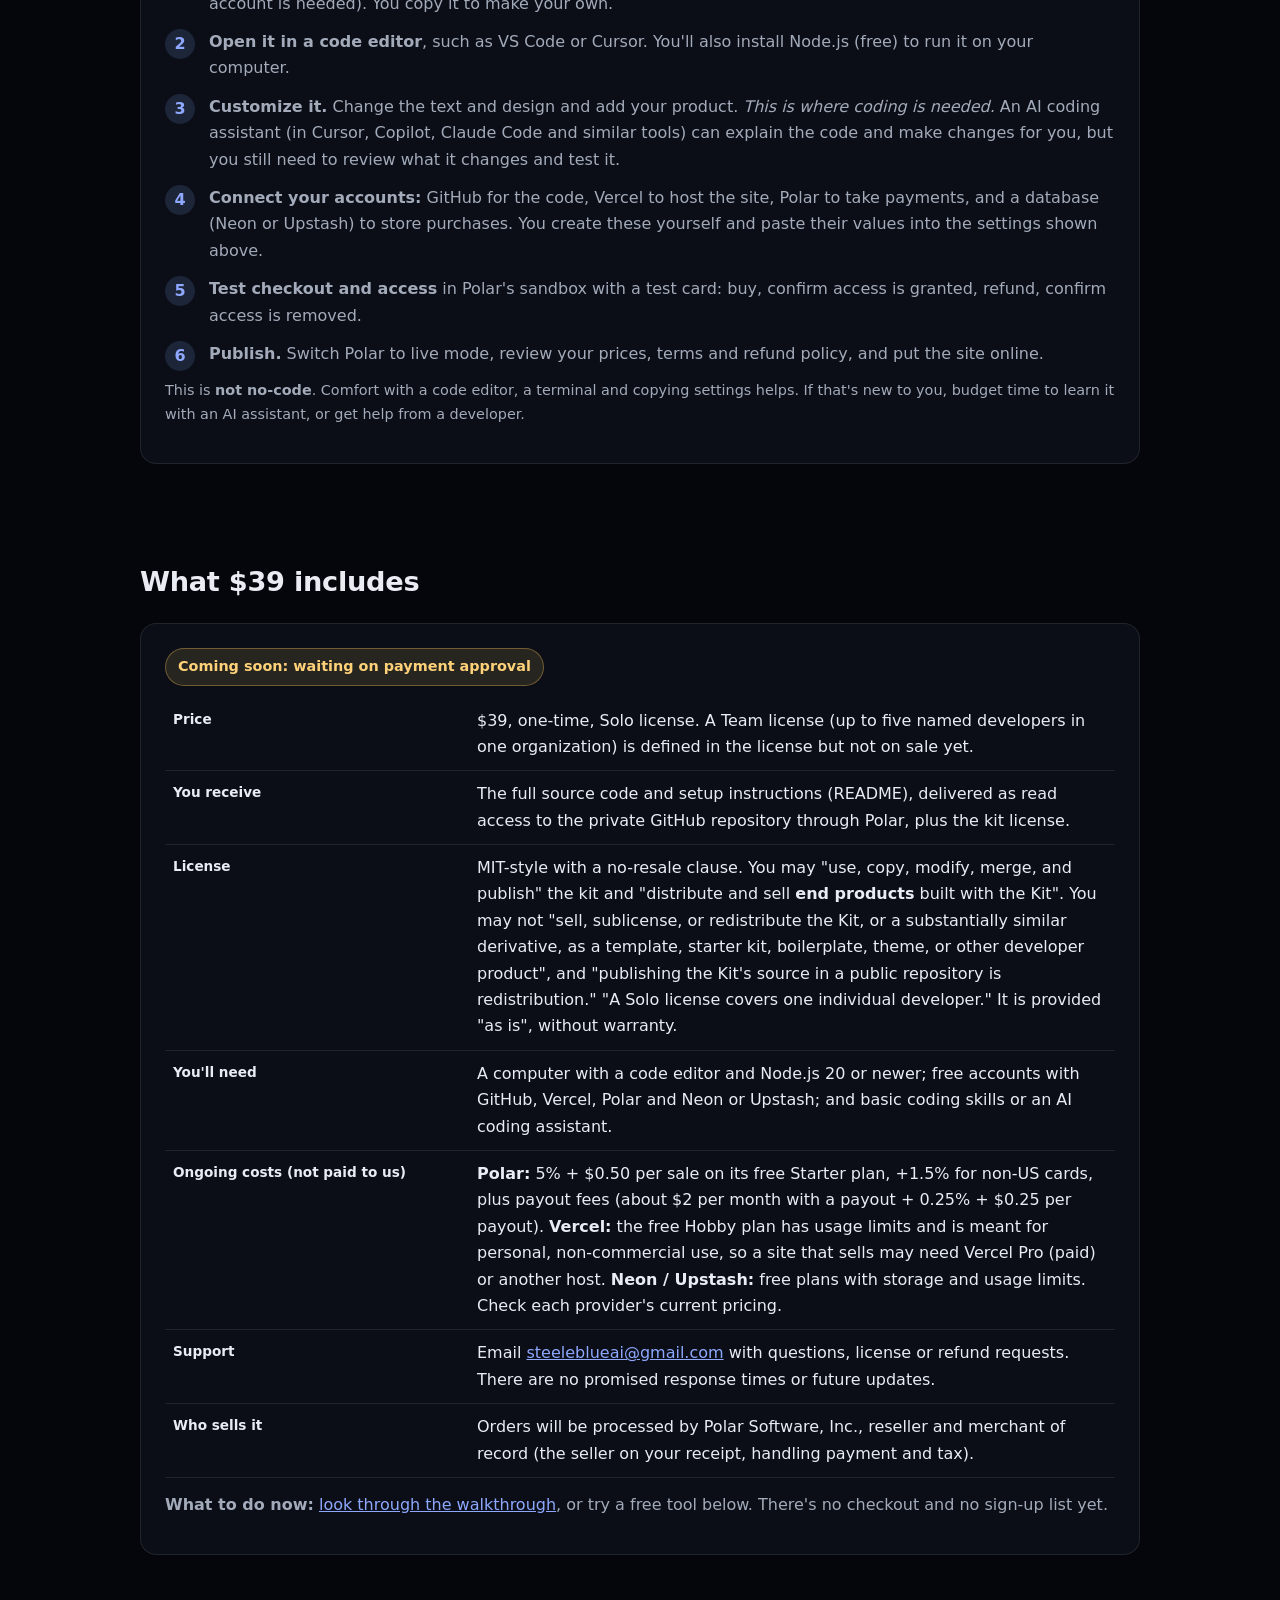
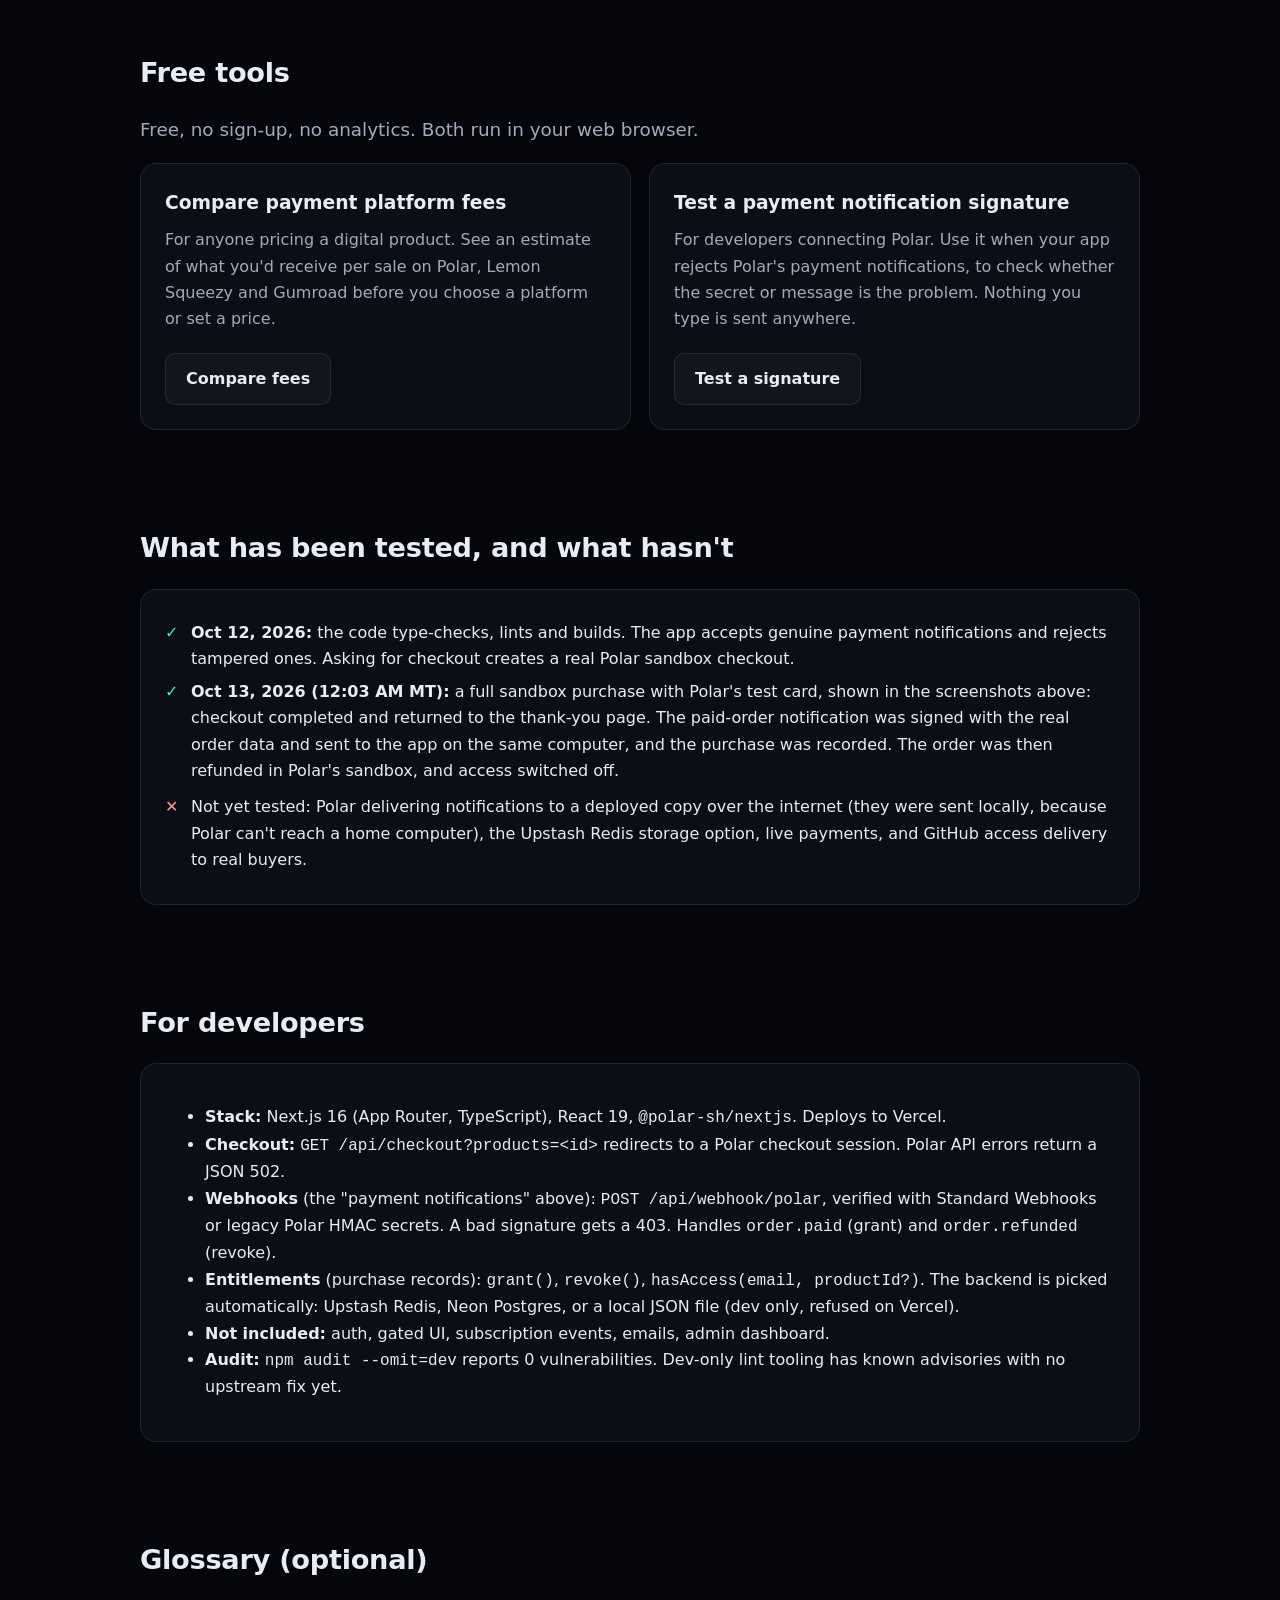
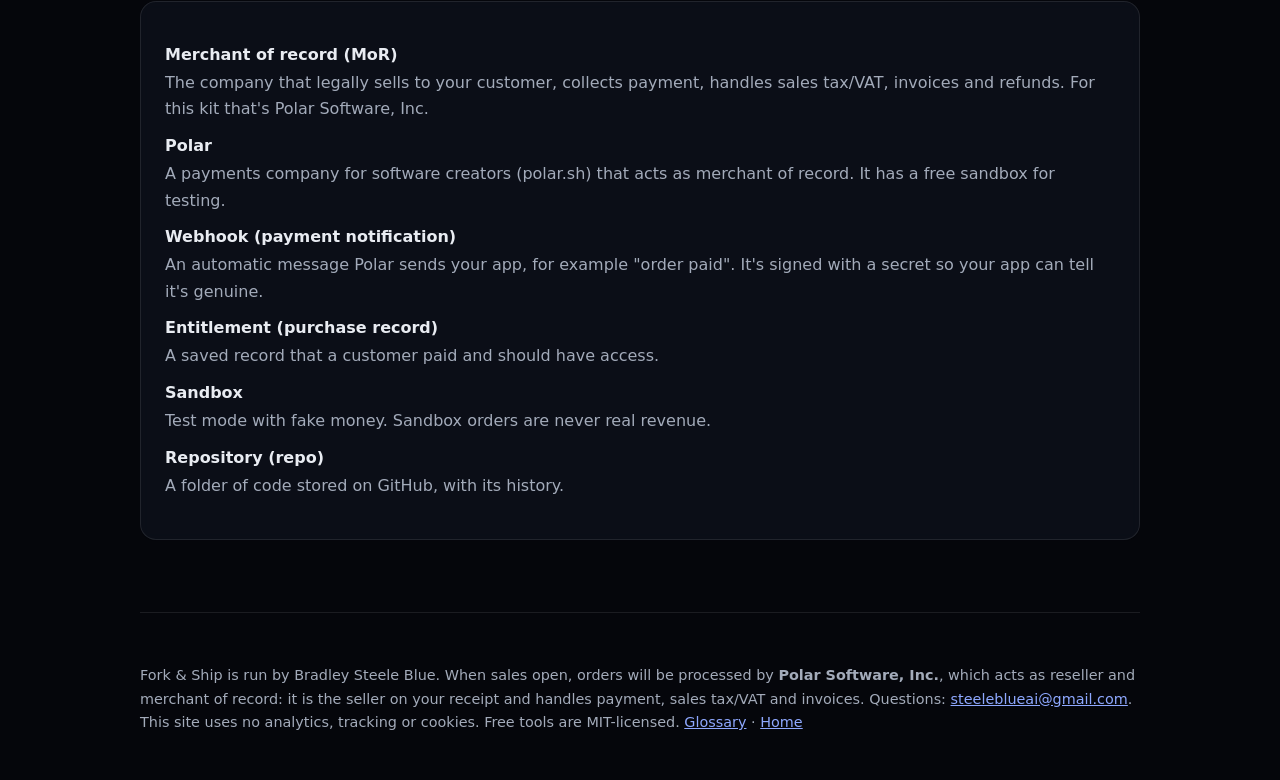
==== commit d332b723: "v3 clarity pass: plain-language hero, real sandbox walkthrough, purchase details, renamed tools with" ====
--- a/index.html
+++ b/index.html
@@ -1,35 +1,125 @@
-<!doctype html><html lang="en"><head><meta charset="utf-8"><meta name="viewport" content="width=device-width,initial-scale=1"><title>Fork &amp; Ship: starter kits that take money on day one</title><meta name="description" content="Production-ready starter kits and free tools for indie makers. Sold via Polar Software, Inc. (merchant of record)."><link rel="stylesheet" href="/assets/style.css"></head><body><div class="bg" aria-hidden="true"></div><div class="wrap"><nav aria-label="Main"><a class="brand" href="/">Fork &amp; Ship</a><div class="links"><a href="/#kit">Kit</a><a href="/#tools">Free tools</a><a href="/#how">How it works</a><a href="/#glossary">Glossary</a></div></nav>
-<main>
-<header class="hero"><span class="tag">Starter kits · free tools · plain-English guides</span><h1>Fork it. Ship it.<br>Get paid on day one.</h1>
-<p class="lead">Readable, production-ready starter kits for indie makers: a Next.js app with Polar checkout, signed webhooks and entitlements, deployable to Vercel in minutes.</p>
-<a class="btn" href="#kit">See the flagship kit</a><a class="btn ghost" href="#tools">Try the free tools</a></header>
-<section aria-labelledby="what"><div class="card intro"><h2 id="what">What is this?</h2><p>Fork &amp; Ship makes starting points ("starter kits") for people who want to sell software online. Instead of spending weeks wiring up payments, you copy (fork) a working project, change it, and launch. New to selling software? Start with <a href="#how">how it works</a> and the <a href="#glossary">glossary</a>.</p></div></section>
-<section id="kit" aria-labelledby="kith"><h2 id="kith">Flagship kit</h2><div class="grid">
-<div class="card"><span class="tag">Next.js 16 · Polar · Vercel</span><h3>Fork &amp; Ship Starter</h3>
-<p>A complete app that can take payments: <span class="tip" title="The page where a customer pays.">checkout</span>, <abbr title="Messages Polar sends your app when something happens, like an order being paid.">webhook</abbr> verification, an <abbr title="A record of what each customer has paid for and can access.">entitlement</abbr> store (Redis or Postgres), and a tested end-to-end flow. No lock-in and no AI API costs while it runs.</p>
-<div class="price">$39 <small class="small">one-time</small></div>
-<span class="btn" aria-disabled="true">Coming soon</span><a class="btn ghost" href="#details">Kit details</a>
-<p class="small">No checkout yet. Launch is coming soon (no email required).</p>
-<p class="small">When it launches, checkout will be handled by <strong>Polar Software, Inc.</strong>, our <abbr title="Merchant of record: the company that legally sells to the customer and handles tax, VAT, invoices and refunds.">merchant of record</abbr> and reseller.</p></div>
-<div class="card" id="details"><h3>Kit details: what you get</h3><p>• Full source code<br>• Checkout, webhook and success pages<br>• Purchase storage that sets itself up<br>• Step-by-step deploy guide and test checklist<br>• Commercial license for your own products</p><p class="small">Works with Polar's free sandbox, so you can test payments without real money.</p></div>
+<!doctype html><html lang="en"><head><meta charset="utf-8"><meta name="viewport" content="width=device-width,initial-scale=1"><title>Fork &amp; Ship: a starting template for apps that accept payments</title><meta name="description" content="A starting template for launching an app that accepts payments: source code plus instructions, with checkout and customer access already connected. Coming soon."><link rel="stylesheet" href="/assets/style.css"></head><body><div class="bg" aria-hidden="true"></div><div class="wrap"><a class="skip" href="#main">Skip to content</a><nav aria-label="Main"><a class="brand" href="/">Fork &amp; Ship</a><div class="links"><a href="/#walkthrough">See it work</a><a href="/#steps">Steps</a><a href="/#details">What $39 includes</a><a href="/#tools">Free tools</a><a href="/#developers">For developers</a></div></nav>
+<main id="main">
+<header class="hero" style="padding-top:9vh;padding-bottom:4vh">
+<span class="status">Coming soon: waiting on payment approval</span>
+<h1 style="margin-top:18px">A starting template for launching an app that accepts payments.</h1>
+<p class="lead">Customize it into your own product, with checkout and customer access already connected. You get <strong>source code plus setup instructions</strong>. It is not a finished business, a website builder or a done-for-you service.</p>
+<div class="quick" role="list">
+<div role="listitem"><b>What it is</b><span>Starter code for a web app that takes a payment and remembers who paid, such as a paid tool, download or members-only page.</span></div>
+<div role="listitem"><b>What you get</b><span>For $39 one-time (when sales open): access to the private code, setup docs and a license to sell your own products built with it.</span></div>
+<div role="listitem"><b>Who it's for</b><span>People building their first paid app who can edit code, or are willing to learn with an AI coding assistant.</span></div>
+<div role="listitem"><b>What you still build</b><span>Your actual product, sign-in, the pages buyers unlock, branding and launch.</span></div>
+</div>
+<a class="btn" href="#walkthrough">See how it works</a><a class="btn ghost" href="#tools">Try the free tools</a>
+</header>
+
+<section id="saves" aria-labelledby="savesh"><h2 id="savesh">The work it saves you</h2><div class="cols2">
+<div class="card"><h3>Already connected for you</h3><ul class="checks">
+<li>A <strong>Buy button</strong> that opens a secure checkout page hosted by Polar, the payment company.</li>
+<li>A thank-you page buyers return to after paying.</li>
+<li>A <strong>payment notification receiver</strong>: when Polar confirms a payment, the app checks the message is genuine and records that the buyer has access.</li>
+<li><strong>Refunds remove access</strong> automatically.</li>
+<li>Storage for those purchase records, using a free database from Neon or Upstash (a local file while you develop).</li>
+<li>A one-line check your pages can use: "has this email paid?"</li>
+</ul></div>
+<div class="card"><h3>What you still build and decide</h3><ul class="checks nots">
+<li>Your product itself: the tool, download, course or feature people pay for.</li>
+<li>How customers sign in (no login system is included).</li>
+<li>Which pages or features are unlocked, and what they look like.</li>
+<li>Your design, text, prices, terms and refund policy.</li>
+<li>Creating your accounts, testing and launching.</li>
+<li>Subscriptions: the kit handles <em>one-time</em> purchases only.</li>
+</ul></div>
 </div></section>
-<section id="tools" aria-labelledby="toolsh"><h2 id="toolsh">Free tools</h2><p class="lead">No sign-up and no analytics. Everything runs in your browser.</p><div class="grid">
-<div class="card"><h3>MoR Fee Calculator</h3><p>See how much of each sale you keep on Polar, Lemon Squeezy and Gumroad.</p><a class="btn ghost" href="/tools/mor-fee-calculator/">Open calculator</a></div>
-<div class="card"><h3>Webhook Signature Tester</h3><p>Check that a Polar webhook signature is valid before you go live.</p><a class="btn ghost" href="/tools/polar-webhook-tester/">Open tester</a></div>
+
+<section id="walkthrough" aria-labelledby="wth"><h2 id="wth">See it work: real screenshots</h2>
+<p class="lead">Taken on Oct 13, 2026 from the actual kit running on a computer in Polar's <em>sandbox</em>, a test mode where no real money moves. The kit's pages are deliberately plain so you can restyle them.</p>
+<h3>Your customer's side</h3>
+<div class="grid">
+<figure class="shot card"><img src="/assets/walkthrough/1-kit-pricing-page.webp" width="980" height="420" alt="The kit's plain starter pricing page with the headline 'Your SaaS, taking payments today.' and a black 'Buy: $39' button" loading="lazy"><figcaption><b>1. Your pricing page.</b> Placeholder text you replace. The Buy button starts checkout.</figcaption></figure>
+<figure class="shot card"><img src="/assets/walkthrough/2-polar-checkout.webp" width="1280" height="900" alt="Polar's sandbox checkout page showing 'Fork &amp; Ship Starter Kit (test)', $39, email and card fields, and a Pay now button" loading="lazy"><figcaption><b>2. Polar's checkout page.</b> Polar collects the card and tax details and appears as the seller. The yellow bar marks sandbox mode.</figcaption></figure>
+<figure class="shot card"><img src="/assets/walkthrough/3-success-page.webp" width="980" height="260" alt="The kit's thank-you page reading 'Thanks!' with an order reference" loading="lazy"><figcaption><b>3. Back on your site.</b> A thank-you page with the order reference. Behind the scenes the purchase is recorded, so your pages can unlock access.</figcaption></figure>
+</div>
+<h3 style="margin-top:28px">Your side, as the builder</h3>
+<div class="cols2">
+<div class="card"><p><b>You fill in a settings file.</b> These are your own accounts' values, kept out of your code (this is the kit's real template):</p>
+<pre class="code" tabindex="0" aria-label="Settings template">POLAR_ACCESS_TOKEN=        # from your Polar account
+POLAR_WEBHOOK_SECRET=      # from Polar's notification settings
+POLAR_ENVIRONMENT=sandbox  # switch to production when ready
+POLAR_SUCCESS_URL=https://your-site/success
+NEXT_PUBLIC_POLAR_PRODUCT_ID=   # the product you created in Polar
+DATABASE_URL=              # added for you when you connect Neon</pre></div>
+<div class="card"><p><b>What the app records after a payment</b> (from the test above, email shortened):</p>
+<pre class="code" tabindex="0" aria-label="Purchase record example">{ "email": "buyer@…",
+  "productId": "442dee7f-…",
+  "orderId": "aba67850-…",
+  "active": true }      ← after the refund: false</pre>
+<p class="small">Your own pages ask "does this email have an active purchase?" to decide what to show.</p></div>
+</div>
+</section>
+
+<section id="uses" aria-labelledby="usesh"><h2 id="usesh">What you could build with it</h2><p class="small"><span class="label-ill">Illustrative examples</span>: none of these products exist yet. Each shows what the kit covers and what you'd add.</p>
+<div class="grid">
+<div class="card"><h3>A paid template or file pack</h3><p><b>Included:</b> checkout, the purchase record, and access removed on refund.</p><p><b>You build:</b> sign-in and a downloads page that checks the purchase before showing files.</p></div>
+<div class="card"><h3>A one-time "lifetime access" web tool</h3><p><b>Included:</b> payment, the purchase record, and an access check.</p><p><b>You build:</b> the tool itself, sign-in, and the locked features. If it uses an AI service, you also pay for that service.</p></div>
+<div class="card"><h3>A paid guide or members-only page</h3><p><b>Included:</b> payment and a list of who paid.</p><p><b>You build:</b> the content, sign-in, and the protected pages.</p></div>
 </div></section>
-<section id="how" aria-labelledby="howh"><h2 id="howh">How selling software works</h2><div class="card"><ol class="steps">
-<li><p><strong>You build or fork a product.</strong> It could be an app, a template or a download.</p></li>
-<li><p><strong>A <abbr title="Merchant of record: the company that legally sells to the customer and handles tax, VAT, invoices and refunds.">merchant of record</abbr> sells it for you.</strong> Polar Software, Inc. takes the payment, charges the right sales tax or VAT in each country, sends the receipt and handles refunds. You don't need to register for tax in dozens of countries.</p></li>
-<li><p><strong>Polar tells your app with a webhook.</strong> Your app checks the signature so nobody can fake a payment.</p></li>
-<li><p><strong>Your app grants an entitlement.</strong> The customer gets access, a license or a download.</p></li>
-<li><p><strong>You get paid out.</strong> Polar sends you the money minus its fees. The <a href="/tools/mor-fee-calculator/">fee calculator</a> shows how much you keep.</p></li>
-</ol></div></section>
-<section id="glossary" aria-labelledby="gh"><h2 id="gh">Glossary</h2><div class="card"><dl class="gloss">
-<dt id="g-mor">MoR (merchant of record)</dt><dd>The company legally selling to the customer. It collects payment, handles tax/VAT, invoices, chargebacks and refunds. For Fork &amp; Ship that's Polar Software, Inc.</dd>
-<dt id="g-polar">Polar</dt><dd>A merchant-of-record platform for developers (polar.sh). It handles checkout, subscriptions, license keys and file downloads. It has a free sandbox for testing.</dd>
-<dt id="g-webhook">Webhook</dt><dd>An automatic HTTP message one service sends to another when something happens (e.g. "order paid"). It's signed with a secret so your app can check it's real.</dd>
-<dt id="g-ent">Entitlement</dt><dd>What a customer is allowed to access after paying, such as repo access, a download or a feature. Your app stores it so it remembers who paid.</dd>
-<dt id="g-sandbox">Sandbox</dt><dd>A test mode with fake money. Sandbox orders are never real revenue.</dd>
+
+<section id="steps" aria-labelledby="stepsh"><h2 id="stepsh">From purchase to launch, in plain English</h2>
+<div class="card"><ol class="steps">
+<li><p><strong>Get the template.</strong> After you buy, you get read access to the private code repository on GitHub (a free GitHub account is needed). You copy it to make your own.</p></li>
+<li><p><strong>Open it in a code editor</strong>, such as VS Code or Cursor. You'll also install Node.js (free) to run it on your computer.</p></li>
+<li><p><strong>Customize it.</strong> Change the text and design and add your product. <em>This is where coding is needed.</em> An AI coding assistant (in Cursor, Copilot, Claude Code and similar tools) can explain the code and make changes for you, but you still need to review what it changes and test it.</p></li>
+<li><p><strong>Connect your accounts:</strong> GitHub for the code, Vercel to host the site, Polar to take payments, and a database (Neon or Upstash) to store purchases. You create these yourself and paste their values into the settings shown above.</p></li>
+<li><p><strong>Test checkout and access</strong> in Polar's sandbox with a test card: buy, confirm access is granted, refund, confirm access is removed.</p></li>
+<li><p><strong>Publish.</strong> Switch Polar to live mode, review your prices, terms and refund policy, and put the site online.</p></li>
+</ol>
+<p class="small">This is <strong>not no-code</strong>. Comfort with a code editor, a terminal and copying settings helps. If that's new to you, budget time to learn it with an AI assistant, or get help from a developer.</p></div></section>
+
+<section id="details" aria-labelledby="detailsh"><h2 id="detailsh">What $39 includes</h2>
+<div class="card"><p><span class="status">Coming soon: waiting on payment approval</span></p>
+<div class="tablewrap"><table class="facts">
+<tr><th scope="row">Price</th><td>$39, one-time, Solo license. A Team license (up to five named developers in one organization) is defined in the license but not on sale yet.</td></tr>
+<tr><th scope="row">You receive</th><td>The full source code and setup instructions (README), delivered as read access to the private GitHub repository through Polar, plus the kit license.</td></tr>
+<tr><th scope="row">License</th><td>MIT-style with a no-resale clause. You may "use, copy, modify, merge, and publish" the kit and "distribute and sell <strong>end products</strong> built with the Kit". You may not "sell, sublicense, or redistribute the Kit, or a substantially similar derivative, as a template, starter kit, boilerplate, theme, or other developer product", and "publishing the Kit's source in a public repository is redistribution." "A Solo license covers one individual developer." It is provided "as is", without warranty.</td></tr>
+<tr><th scope="row">You'll need</th><td>A computer with a code editor and Node.js 20 or newer; free accounts with GitHub, Vercel, Polar and Neon or Upstash; and basic coding skills or an AI coding assistant.</td></tr>
+<tr><th scope="row">Ongoing costs (not paid to us)</th><td><strong>Polar:</strong> 5% + $0.50 per sale on its free Starter plan, +1.5% for non-US cards, plus payout fees (about $2 per month with a payout + 0.25% + $0.25 per payout). <strong>Vercel:</strong> the free Hobby plan has usage limits and is meant for personal, non-commercial use, so a site that sells may need Vercel Pro (paid) or another host. <strong>Neon / Upstash:</strong> free plans with storage and usage limits. Check each provider's current pricing.</td></tr>
+<tr><th scope="row">Support</th><td>Email <a href="mailto:steeleblueai@gmail.com">steeleblueai@gmail.com</a> with questions, license or refund requests. There are no promised response times or future updates.</td></tr>
+<tr><th scope="row">Who sells it</th><td>Orders will be processed by Polar Software, Inc., reseller and merchant of record (the seller on your receipt, handling payment and tax).</td></tr>
+</table></div>
+<p style="margin-top:14px"><b>What to do now:</b> <a href="#walkthrough">look through the walkthrough</a>, or try a free tool below. There's no checkout and no sign-up list yet.</p></div></section>
+
+<section id="tools" aria-labelledby="toolsh"><h2 id="toolsh">Free tools</h2><p class="lead">Free, no sign-up, no analytics. Both run in your web browser.</p><div class="grid">
+<div class="card"><h3>Compare payment platform fees</h3><p>For anyone pricing a digital product. See an estimate of what you'd receive per sale on Polar, Lemon Squeezy and Gumroad before you choose a platform or set a price.</p><a class="btn ghost" href="/tools/mor-fee-calculator/">Compare fees</a></div>
+<div class="card"><h3>Test a payment notification signature</h3><p>For developers connecting Polar. Use it when your app rejects Polar's payment notifications, to check whether the secret or message is the problem. Nothing you type is sent anywhere.</p><a class="btn ghost" href="/tools/polar-webhook-tester/">Test a signature</a></div>
+</div></section>
+
+<section id="evidence" aria-labelledby="evh"><h2 id="evh">What has been tested, and what hasn't</h2><div class="card">
+<ul class="checks">
+<li><b>Oct 12, 2026:</b> the code type-checks, lints and builds. The app accepts genuine payment notifications and rejects tampered ones. Asking for checkout creates a real Polar sandbox checkout.</li>
+<li><b>Oct 13, 2026 (12:03 AM MT):</b> a full sandbox purchase with Polar's test card, shown in the screenshots above: checkout completed and returned to the thank-you page. The paid-order notification was signed with the real order data and sent to the app on the same computer, and the purchase was recorded. The order was then refunded in Polar's sandbox, and access switched off.</li>
+</ul>
+<ul class="checks nots" style="margin-top:10px">
+<li>Not yet tested: Polar delivering notifications to a deployed copy over the internet (they were sent locally, because Polar can't reach a home computer), the Upstash Redis storage option, live payments, and GitHub access delivery to real buyers.</li>
+</ul></div></section>
+
+<section id="developers" aria-labelledby="devh"><h2 id="devh">For developers</h2><div class="card">
+<ul>
+<li><b>Stack:</b> Next.js 16 (App Router, TypeScript), React 19, <code>@polar-sh/nextjs</code>. Deploys to Vercel.</li>
+<li><b>Checkout:</b> <code>GET /api/checkout?products=&lt;id&gt;</code> redirects to a Polar checkout session. Polar API errors return a JSON 502.</li>
+<li><b>Webhooks</b> (the "payment notifications" above): <code>POST /api/webhook/polar</code>, verified with Standard Webhooks or legacy Polar HMAC secrets. A bad signature gets a 403. Handles <code>order.paid</code> (grant) and <code>order.refunded</code> (revoke).</li>
+<li><b>Entitlements</b> (purchase records): <code>grant()</code>, <code>revoke()</code>, <code>hasAccess(email, productId?)</code>. The backend is picked automatically: Upstash Redis, Neon Postgres, or a local JSON file (dev only, refused on Vercel).</li>
+<li><b>Not included:</b> auth, gated UI, subscription events, emails, admin dashboard.</li>
+<li><b>Audit:</b> <code>npm audit --omit=dev</code> reports 0 vulnerabilities. Dev-only lint tooling has known advisories with no upstream fix yet.</li>
+</ul></div></section>
+
+<section id="glossary" aria-labelledby="gh"><h2 id="gh">Glossary (optional)</h2><div class="card"><dl class="gloss">
+<dt id="g-mor">Merchant of record (MoR)</dt><dd>The company that legally sells to your customer, collects payment, handles sales tax/VAT, invoices and refunds. For this kit that's Polar Software, Inc.</dd>
+<dt id="g-polar">Polar</dt><dd>A payments company for software creators (polar.sh) that acts as merchant of record. It has a free sandbox for testing.</dd>
+<dt id="g-webhook">Webhook (payment notification)</dt><dd>An automatic message Polar sends your app, for example "order paid". It's signed with a secret so your app can tell it's genuine.</dd>
+<dt id="g-ent">Entitlement (purchase record)</dt><dd>A saved record that a customer paid and should have access.</dd>
+<dt id="g-sandbox">Sandbox</dt><dd>Test mode with fake money. Sandbox orders are never real revenue.</dd>
+<dt id="g-repo">Repository (repo)</dt><dd>A folder of code stored on GitHub, with its history.</dd>
 </dl></div></section>
 </main>
-<footer><p>Fork &amp; Ship by Bradley Steele Blue. Products are sold by our reseller <strong>Polar Software, Inc.</strong> (merchant of record), which handles payments, sales tax/VAT and billing support. Free tools are MIT-licensed. No tracking, analytics or cookies. <a href="/#glossary">Glossary</a> · <a href="/">Home</a></p></footer></div></body></html>
+<footer><p>Fork &amp; Ship is run by Bradley Steele Blue. When sales open, orders will be processed by <strong>Polar Software, Inc.</strong>, which acts as reseller and merchant of record: it is the seller on your receipt and handles payment, sales tax/VAT and invoices. Questions: <a href="mailto:steeleblueai@gmail.com">steeleblueai@gmail.com</a>. This site uses no analytics, tracking or cookies. Free tools are MIT-licensed. <a href="/#glossary">Glossary</a> · <a href="/">Home</a></p></footer></div></body></html>
--- a/assets/style.css
+++ b/assets/style.css
@@ -43,3 +43,19 @@
 .tablewrap{overflow-x:auto}.best{color:var(--acc2);font-weight:600}
 .out{word-break:break-all;background:rgba(0,0,0,.35);border:1px solid var(--line);border-radius:10px;padding:12px;margin:8px 0}
 footer{padding:36px 0;color:var(--mut);font-size:.9rem;border-top:1px solid var(--line);margin-top:24px}
+/* v3 additions */
+.shot{margin:0}.shot img{width:100%;height:auto;border-radius:12px;border:1px solid var(--line);background:#fff;display:block}
+.shot figcaption{font-size:.88rem;color:var(--mut);margin-top:8px}
+.cols2{display:grid;gap:18px;grid-template-columns:repeat(auto-fit,minmax(300px,1fr))}
+.checks{list-style:none;padding:0;margin:0}.checks li{padding-left:26px;position:relative;margin:6px 0}
+.checks li::before{content:"✓";position:absolute;left:0;color:var(--acc2);font-weight:700}
+.nots li::before{content:"✕";color:#ff9b9b}
+.status{display:inline-block;padding:6px 12px;border-radius:99px;background:rgba(255,200,90,.12);color:#ffd27a;border:1px solid rgba(255,200,90,.35);font-size:.9rem;font-weight:600}
+pre.code{background:rgba(0,0,0,.45);border:1px solid var(--line);border-radius:10px;padding:14px;overflow-x:auto;font-size:.82rem;color:#d7dcff;margin:8px 0}
+details{margin:8px 0}summary{cursor:pointer;font-weight:600}
+.label-ill{font-size:.75rem;text-transform:uppercase;letter-spacing:.06em;color:#ffd27a}
+table.facts td,table.facts th{text-align:left;vertical-align:top}table.facts th{width:32%;color:var(--fg)}
+.skip{position:absolute;left:-999px;top:8px;background:#fff;color:#000;padding:8px 12px;border-radius:8px;z-index:10}.skip:focus{left:8px}
+.quick{display:grid;gap:12px;grid-template-columns:repeat(auto-fit,minmax(200px,1fr));margin:22px 0 6px}
+.quick div{background:var(--card);border:1px solid var(--line);border-radius:12px;padding:14px}.quick b{display:block;color:var(--fg);margin-bottom:4px}.quick span{color:var(--mut);font-size:.95rem}
+@media (max-width:600px){table.facts,table.facts tbody,table.facts tr,table.facts th,table.facts td{display:block;width:100%}table.facts th{border-bottom:0;padding-bottom:0}nav .links a{margin:0 12px 0 0}}
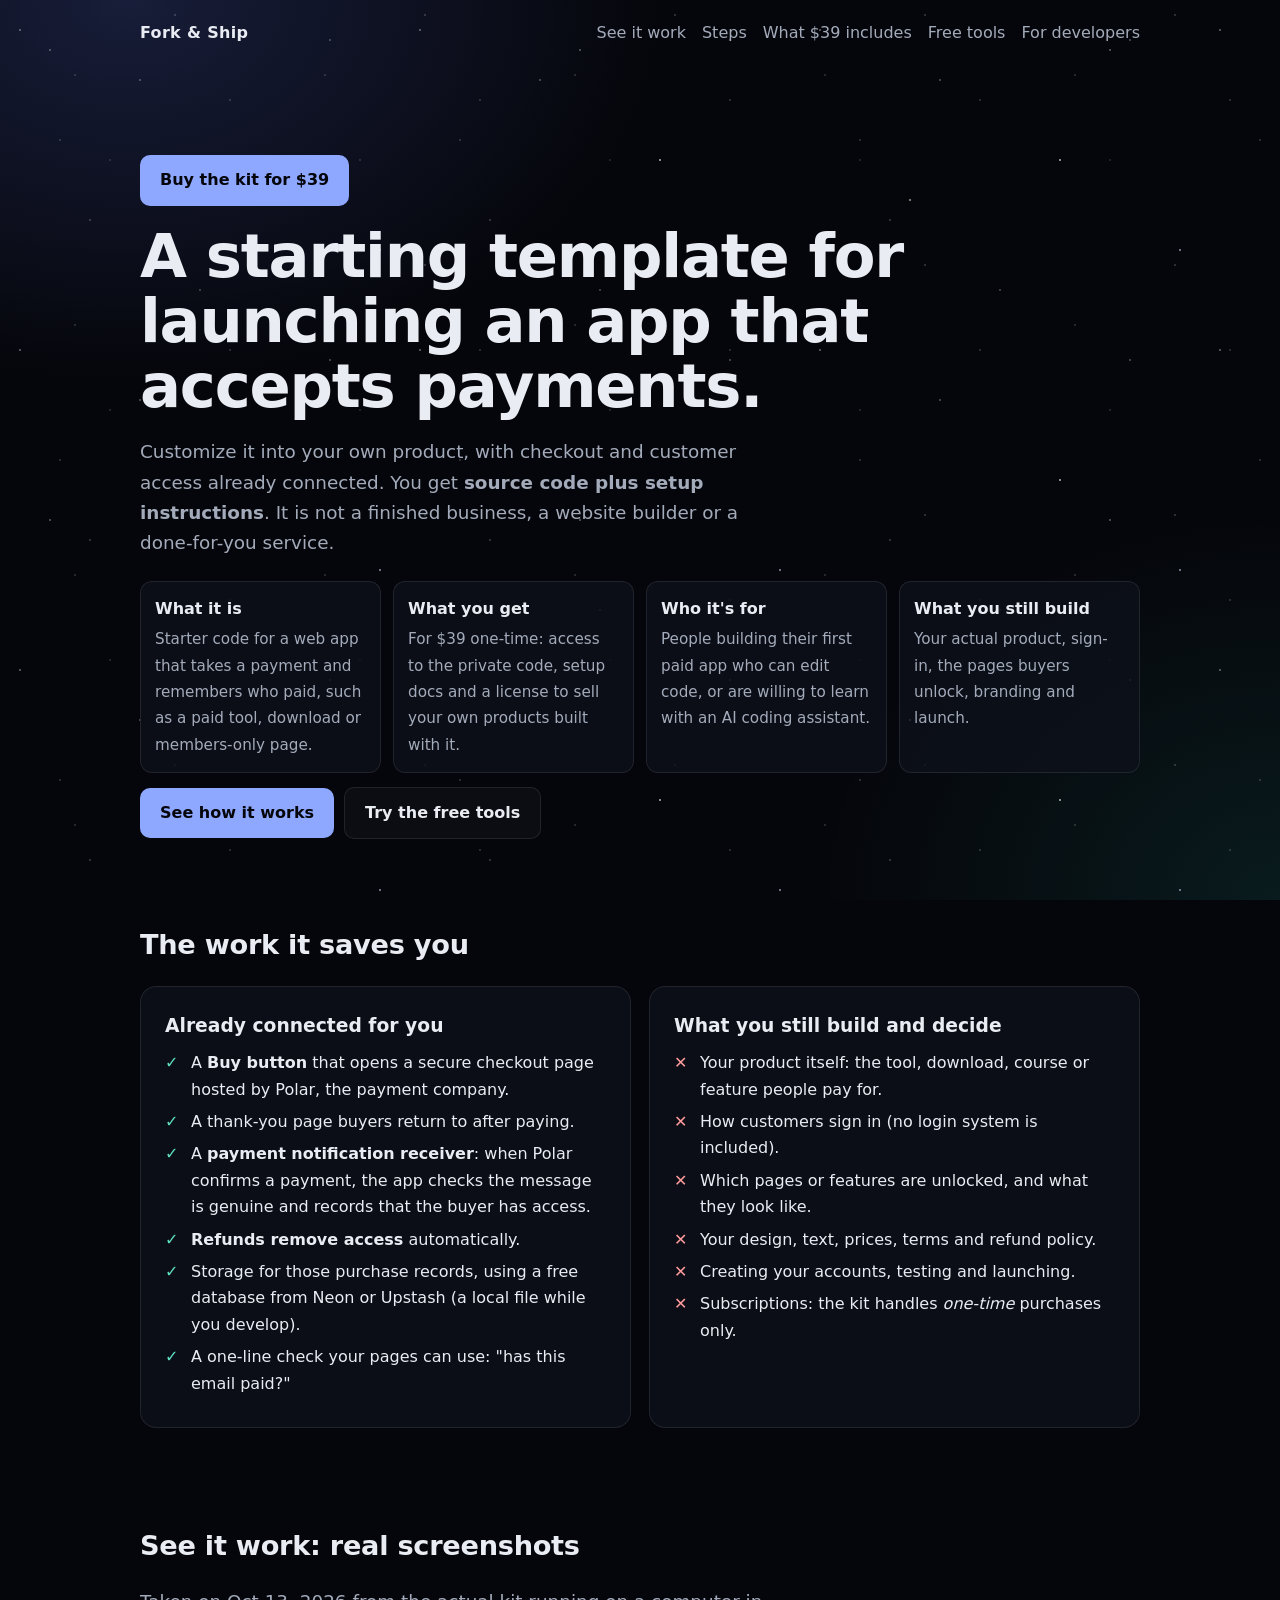
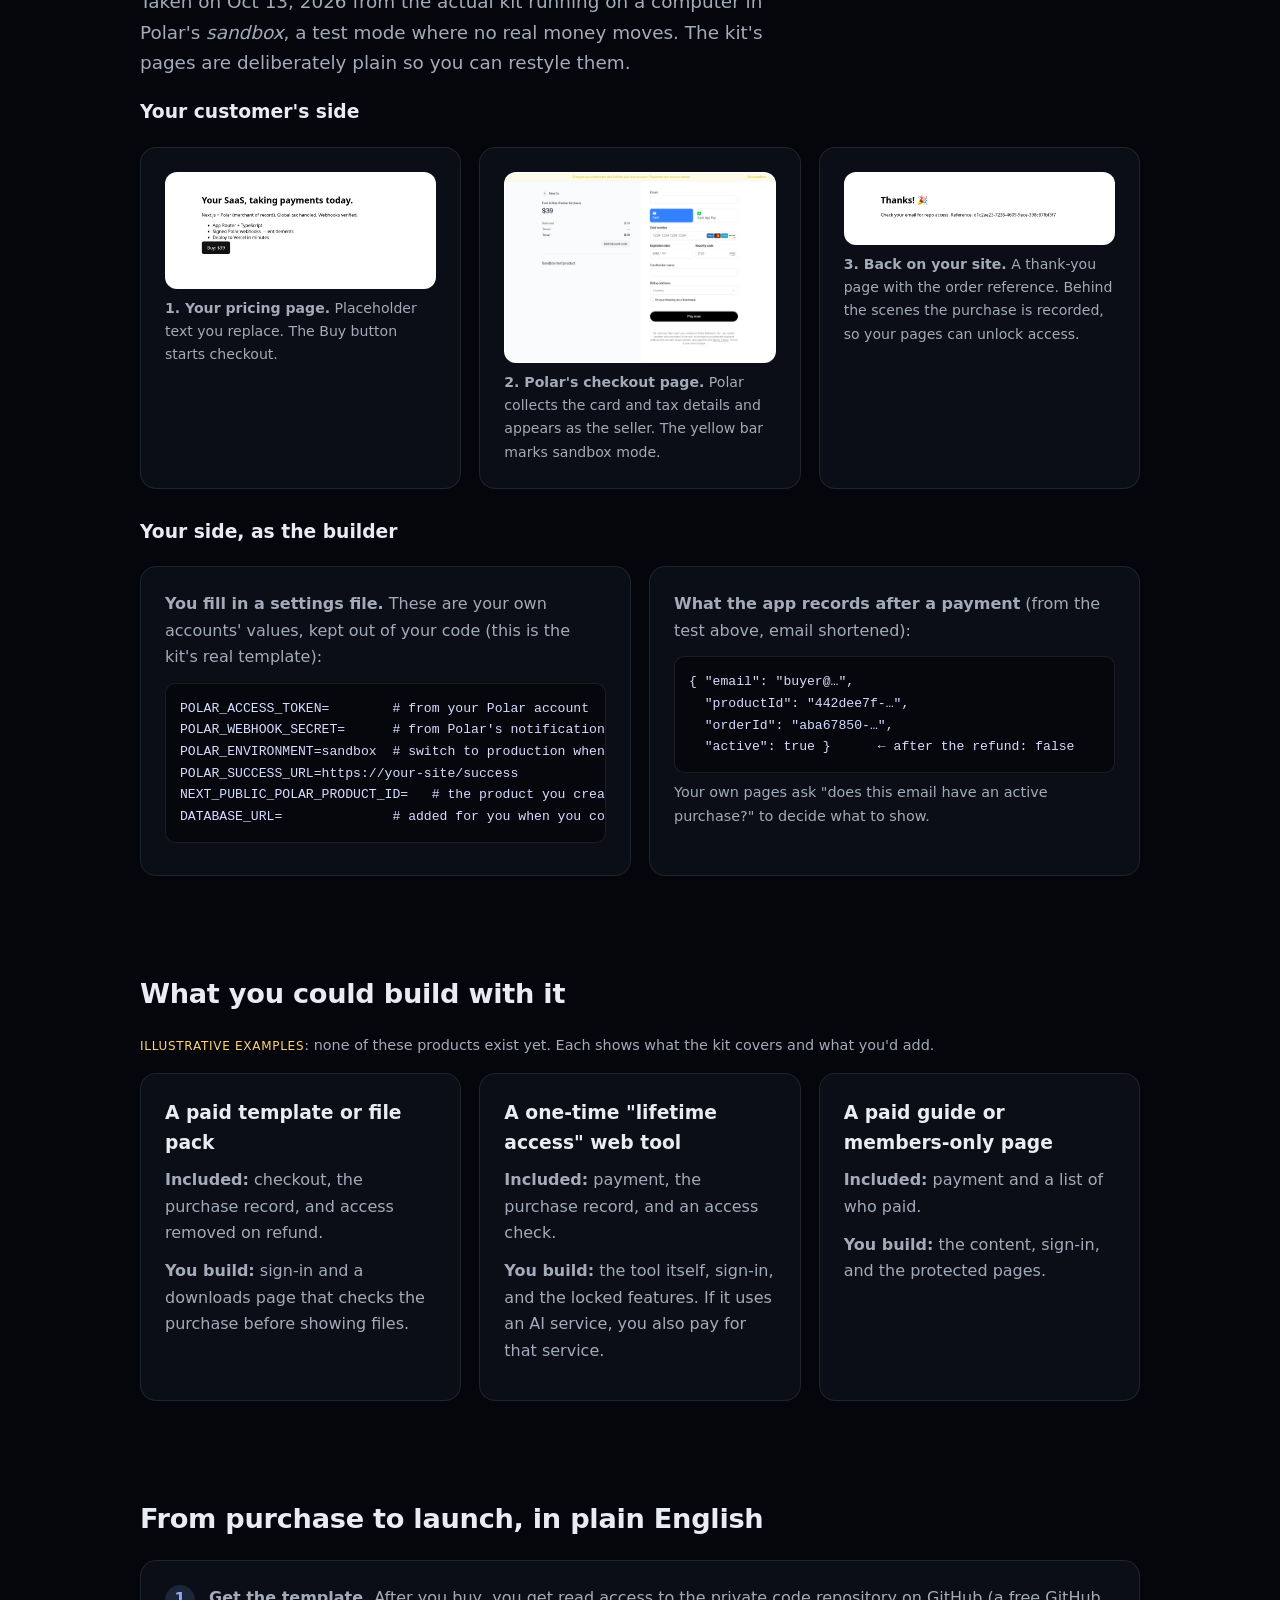
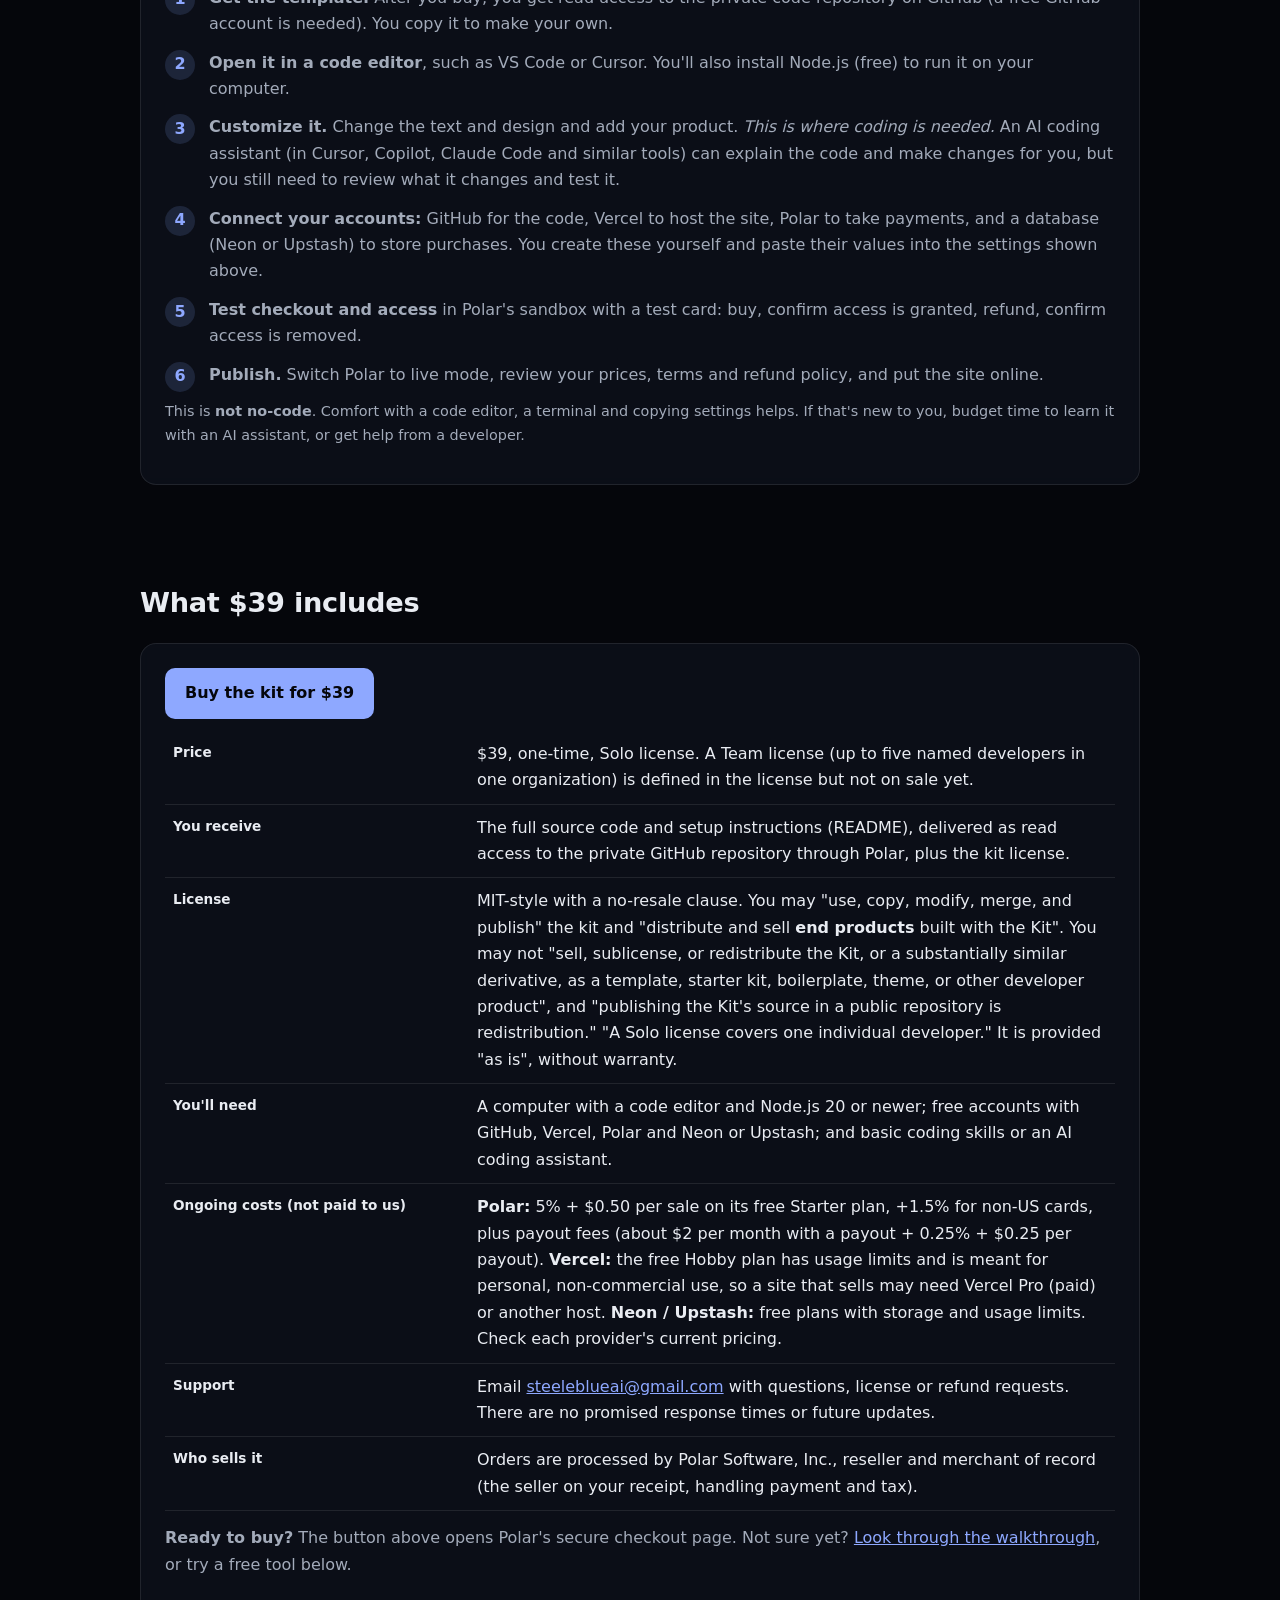
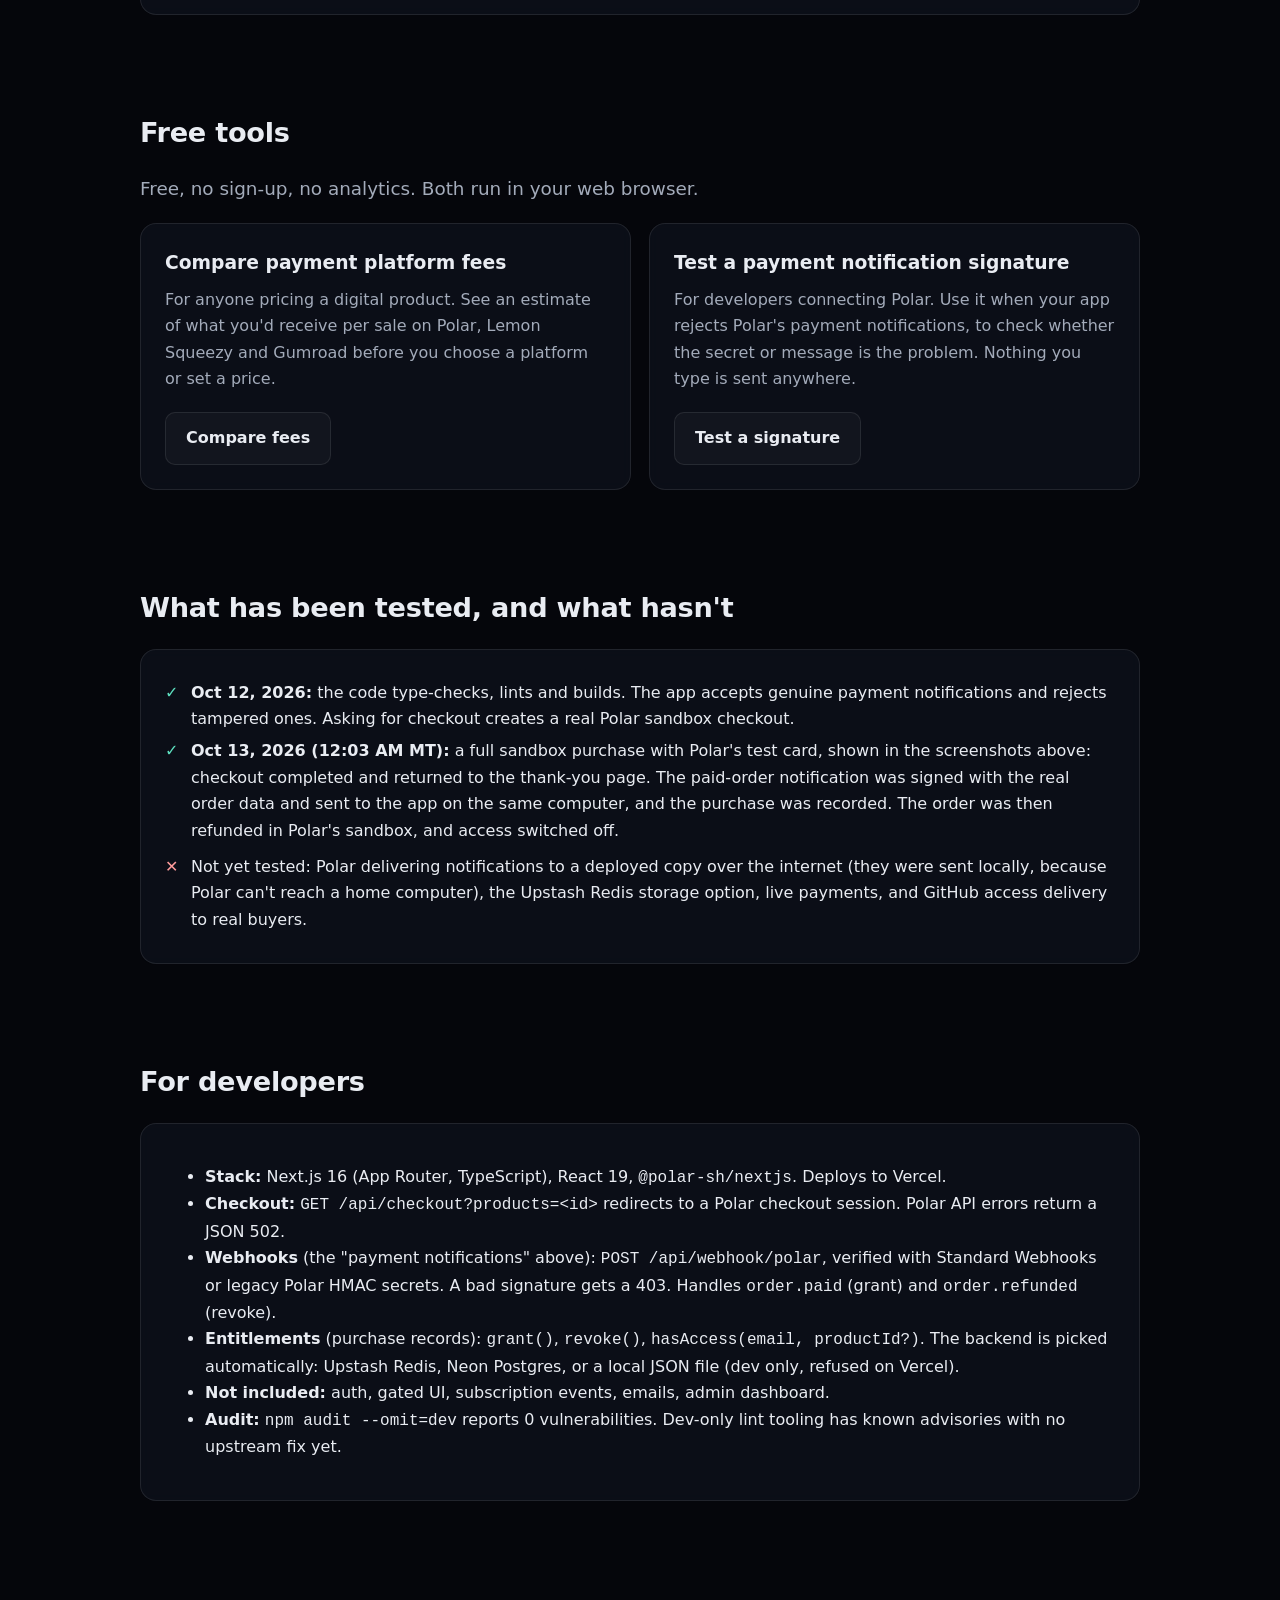
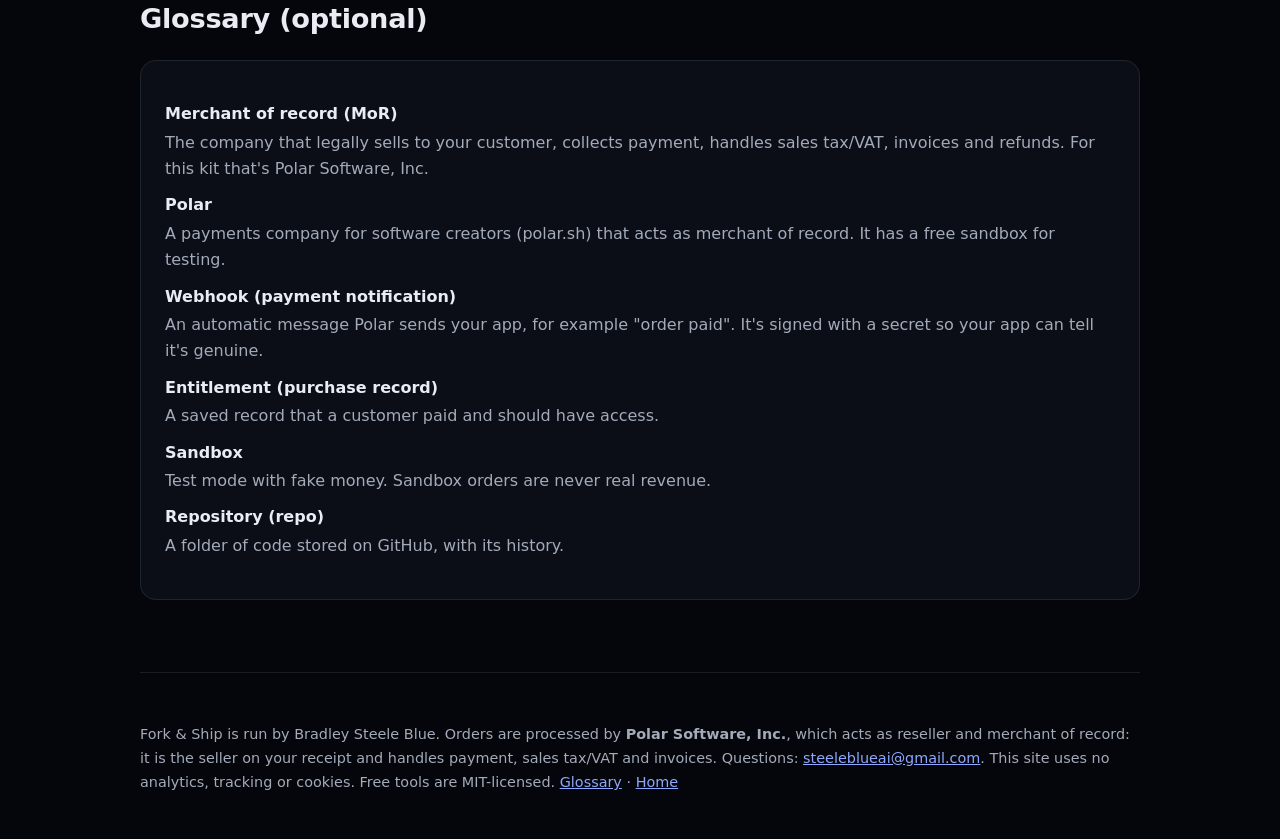
==== commit c6a2e4e4: "Go live: swap Coming soon for Polar checkout link, add ?purchase=success thank-you" ====
--- a/index.html
+++ b/index.html
@@ -1,12 +1,13 @@
-<!doctype html><html lang="en"><head><meta charset="utf-8"><meta name="viewport" content="width=device-width,initial-scale=1"><title>Fork &amp; Ship: a starting template for apps that accept payments</title><meta name="description" content="A starting template for launching an app that accepts payments: source code plus instructions, with checkout and customer access already connected. Coming soon."><link rel="stylesheet" href="/assets/style.css"></head><body><div class="bg" aria-hidden="true"></div><div class="wrap"><a class="skip" href="#main">Skip to content</a><nav aria-label="Main"><a class="brand" href="/">Fork &amp; Ship</a><div class="links"><a href="/#walkthrough">See it work</a><a href="/#steps">Steps</a><a href="/#details">What $39 includes</a><a href="/#tools">Free tools</a><a href="/#developers">For developers</a></div></nav>
+<!doctype html><html lang="en"><head><meta charset="utf-8"><meta name="viewport" content="width=device-width,initial-scale=1"><title>Fork &amp; Ship: a starting template for apps that accept payments</title><meta name="description" content="A starting template for launching an app that accepts payments: source code plus instructions, with checkout and customer access already connected. $39 one-time."><link rel="stylesheet" href="/assets/style.css"></head><body><div class="bg" aria-hidden="true"></div><div class="wrap"><a class="skip" href="#main">Skip to content</a><nav aria-label="Main"><a class="brand" href="/">Fork &amp; Ship</a><div class="links"><a href="/#walkthrough">See it work</a><a href="/#steps">Steps</a><a href="/#details">What $39 includes</a><a href="/#tools">Free tools</a><a href="/#developers">For developers</a></div></nav>
 <main id="main">
 <header class="hero" style="padding-top:9vh;padding-bottom:4vh">
-<span class="status">Coming soon: waiting on payment approval</span>
+<div id="thanks" class="card" role="status" hidden style="margin-bottom:18px;border-color:rgba(120,230,160,.45)"><h2 style="margin:0 0 6px">Thanks for your purchase!</h2><p style="margin:0">Your order went through. Polar, the payment company, is emailing your receipt and instructions for getting access to the private GitHub repository with the kit. If you don't see it within a few minutes, check your spam folder or email <a href="mailto:steeleblueai@gmail.com">steeleblueai@gmail.com</a>.</p></div>
+<a class="btn" href="https://buy.polar.sh/polar_cl_bL2ELEtf1J2wFnsY1Uhv9mOvXQzg3KVapYYTy05ukJW">Buy the kit for $39</a>
 <h1 style="margin-top:18px">A starting template for launching an app that accepts payments.</h1>
 <p class="lead">Customize it into your own product, with checkout and customer access already connected. You get <strong>source code plus setup instructions</strong>. It is not a finished business, a website builder or a done-for-you service.</p>
 <div class="quick" role="list">
 <div role="listitem"><b>What it is</b><span>Starter code for a web app that takes a payment and remembers who paid, such as a paid tool, download or members-only page.</span></div>
-<div role="listitem"><b>What you get</b><span>For $39 one-time (when sales open): access to the private code, setup docs and a license to sell your own products built with it.</span></div>
+<div role="listitem"><b>What you get</b><span>For $39 one-time: access to the private code, setup docs and a license to sell your own products built with it.</span></div>
 <div role="listitem"><b>Who it's for</b><span>People building their first paid app who can edit code, or are willing to learn with an AI coding assistant.</span></div>
 <div role="listitem"><b>What you still build</b><span>Your actual product, sign-in, the pages buyers unlock, branding and launch.</span></div>
 </div>
@@ -77,7 +78,7 @@
 <p class="small">This is <strong>not no-code</strong>. Comfort with a code editor, a terminal and copying settings helps. If that's new to you, budget time to learn it with an AI assistant, or get help from a developer.</p></div></section>
 
 <section id="details" aria-labelledby="detailsh"><h2 id="detailsh">What $39 includes</h2>
-<div class="card"><p><span class="status">Coming soon: waiting on payment approval</span></p>
+<div class="card"><p><a class="btn" href="https://buy.polar.sh/polar_cl_bL2ELEtf1J2wFnsY1Uhv9mOvXQzg3KVapYYTy05ukJW" style="margin-top:0">Buy the kit for $39</a></p>
 <div class="tablewrap"><table class="facts">
 <tr><th scope="row">Price</th><td>$39, one-time, Solo license. A Team license (up to five named developers in one organization) is defined in the license but not on sale yet.</td></tr>
 <tr><th scope="row">You receive</th><td>The full source code and setup instructions (README), delivered as read access to the private GitHub repository through Polar, plus the kit license.</td></tr>
@@ -85,9 +86,9 @@
 <tr><th scope="row">You'll need</th><td>A computer with a code editor and Node.js 20 or newer; free accounts with GitHub, Vercel, Polar and Neon or Upstash; and basic coding skills or an AI coding assistant.</td></tr>
 <tr><th scope="row">Ongoing costs (not paid to us)</th><td><strong>Polar:</strong> 5% + $0.50 per sale on its free Starter plan, +1.5% for non-US cards, plus payout fees (about $2 per month with a payout + 0.25% + $0.25 per payout). <strong>Vercel:</strong> the free Hobby plan has usage limits and is meant for personal, non-commercial use, so a site that sells may need Vercel Pro (paid) or another host. <strong>Neon / Upstash:</strong> free plans with storage and usage limits. Check each provider's current pricing.</td></tr>
 <tr><th scope="row">Support</th><td>Email <a href="mailto:steeleblueai@gmail.com">steeleblueai@gmail.com</a> with questions, license or refund requests. There are no promised response times or future updates.</td></tr>
-<tr><th scope="row">Who sells it</th><td>Orders will be processed by Polar Software, Inc., reseller and merchant of record (the seller on your receipt, handling payment and tax).</td></tr>
+<tr><th scope="row">Who sells it</th><td>Orders are processed by Polar Software, Inc., reseller and merchant of record (the seller on your receipt, handling payment and tax).</td></tr>
 </table></div>
-<p style="margin-top:14px"><b>What to do now:</b> <a href="#walkthrough">look through the walkthrough</a>, or try a free tool below. There's no checkout and no sign-up list yet.</p></div></section>
+<p style="margin-top:14px"><b>Ready to buy?</b> The button above opens Polar's secure checkout page. Not sure yet? <a href="#walkthrough">Look through the walkthrough</a>, or try a free tool below.</p></div></section>
 
 <section id="tools" aria-labelledby="toolsh"><h2 id="toolsh">Free tools</h2><p class="lead">Free, no sign-up, no analytics. Both run in your web browser.</p><div class="grid">
 <div class="card"><h3>Compare payment platform fees</h3><p>For anyone pricing a digital product. See an estimate of what you'd receive per sale on Polar, Lemon Squeezy and Gumroad before you choose a platform or set a price.</p><a class="btn ghost" href="/tools/mor-fee-calculator/">Compare fees</a></div>
@@ -122,4 +123,4 @@
 <dt id="g-repo">Repository (repo)</dt><dd>A folder of code stored on GitHub, with its history.</dd>
 </dl></div></section>
 </main>
-<footer><p>Fork &amp; Ship is run by Bradley Steele Blue. When sales open, orders will be processed by <strong>Polar Software, Inc.</strong>, which acts as reseller and merchant of record: it is the seller on your receipt and handles payment, sales tax/VAT and invoices. Questions: <a href="mailto:steeleblueai@gmail.com">steeleblueai@gmail.com</a>. This site uses no analytics, tracking or cookies. Free tools are MIT-licensed. <a href="/#glossary">Glossary</a> · <a href="/">Home</a></p></footer></div></body></html>
+<footer><p>Fork &amp; Ship is run by Bradley Steele Blue. Orders are processed by <strong>Polar Software, Inc.</strong>, which acts as reseller and merchant of record: it is the seller on your receipt and handles payment, sales tax/VAT and invoices. Questions: <a href="mailto:steeleblueai@gmail.com">steeleblueai@gmail.com</a>. This site uses no analytics, tracking or cookies. Free tools are MIT-licensed. <a href="/#glossary">Glossary</a> · <a href="/">Home</a></p></footer></div><script>if(new URLSearchParams(location.search).get("purchase")==="success"){var t=document.getElementById("thanks");t.hidden=false;t.scrollIntoView();}</script></body></html>
